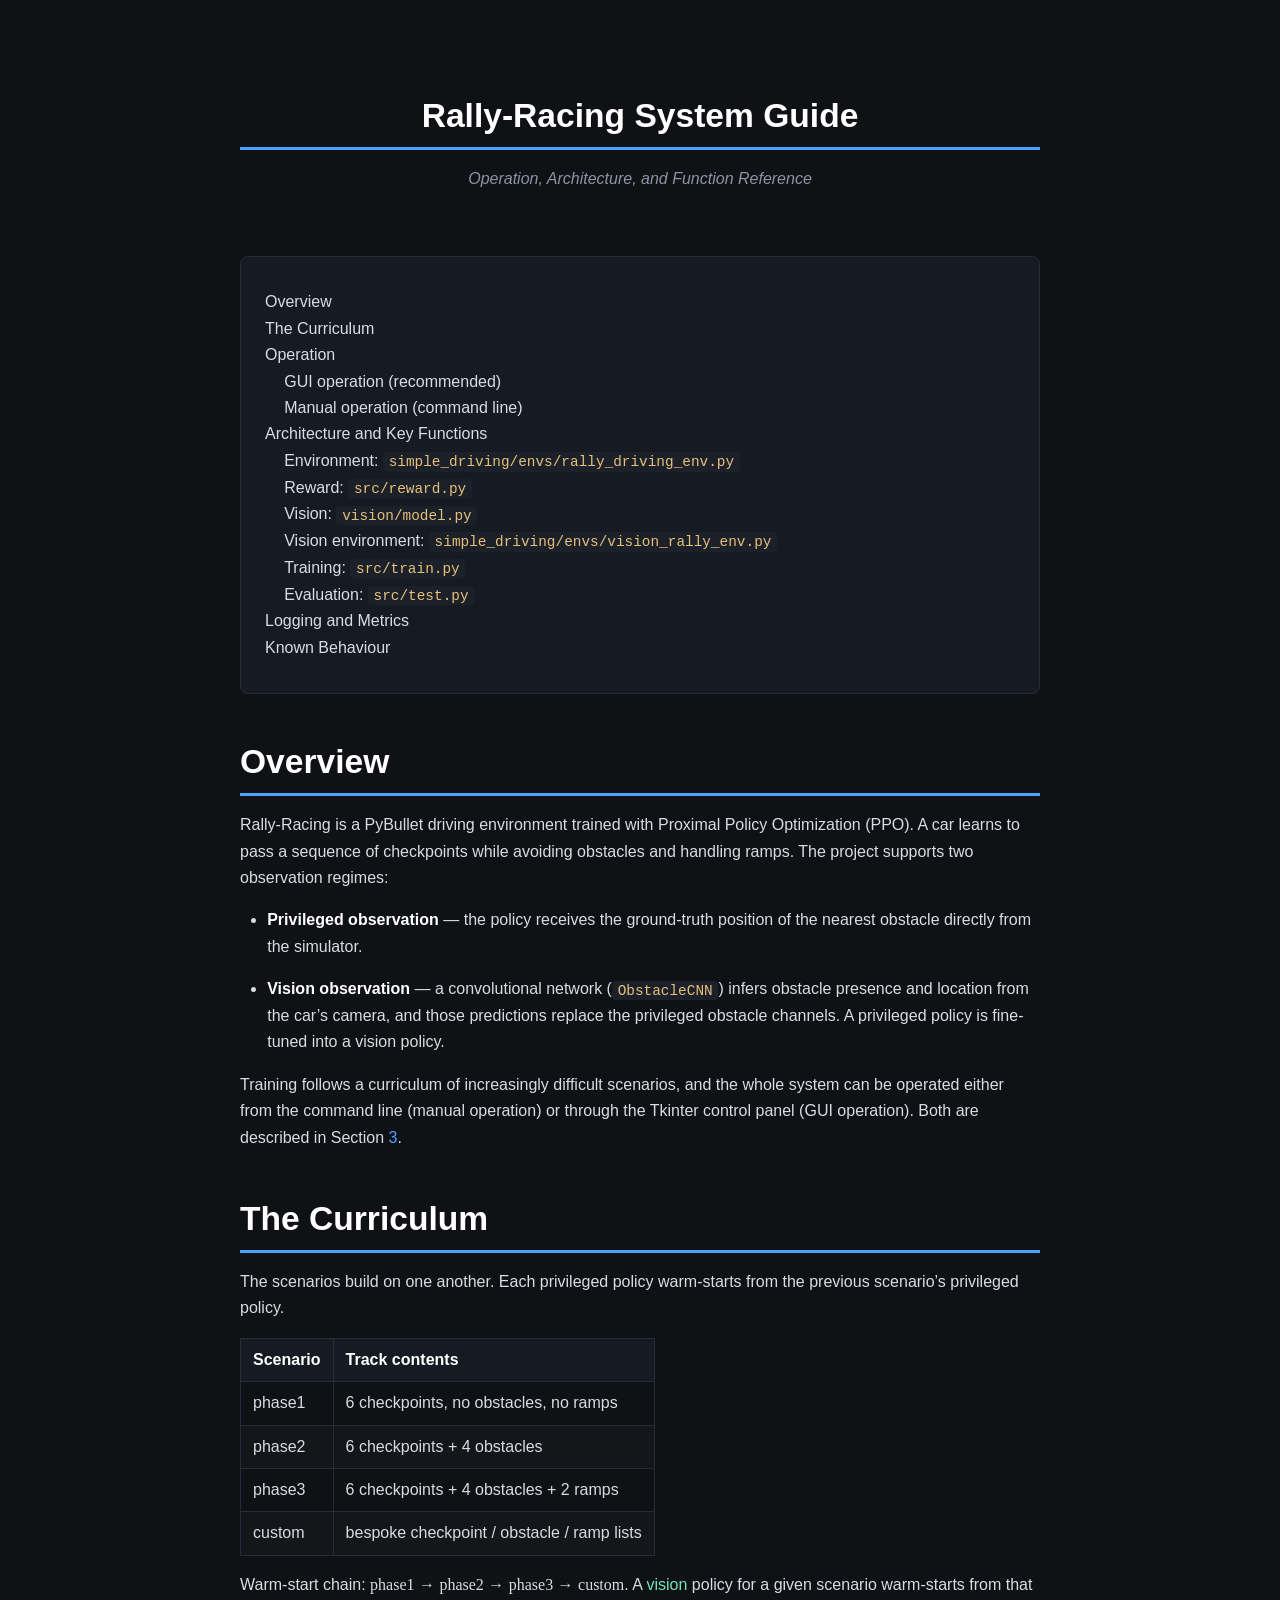
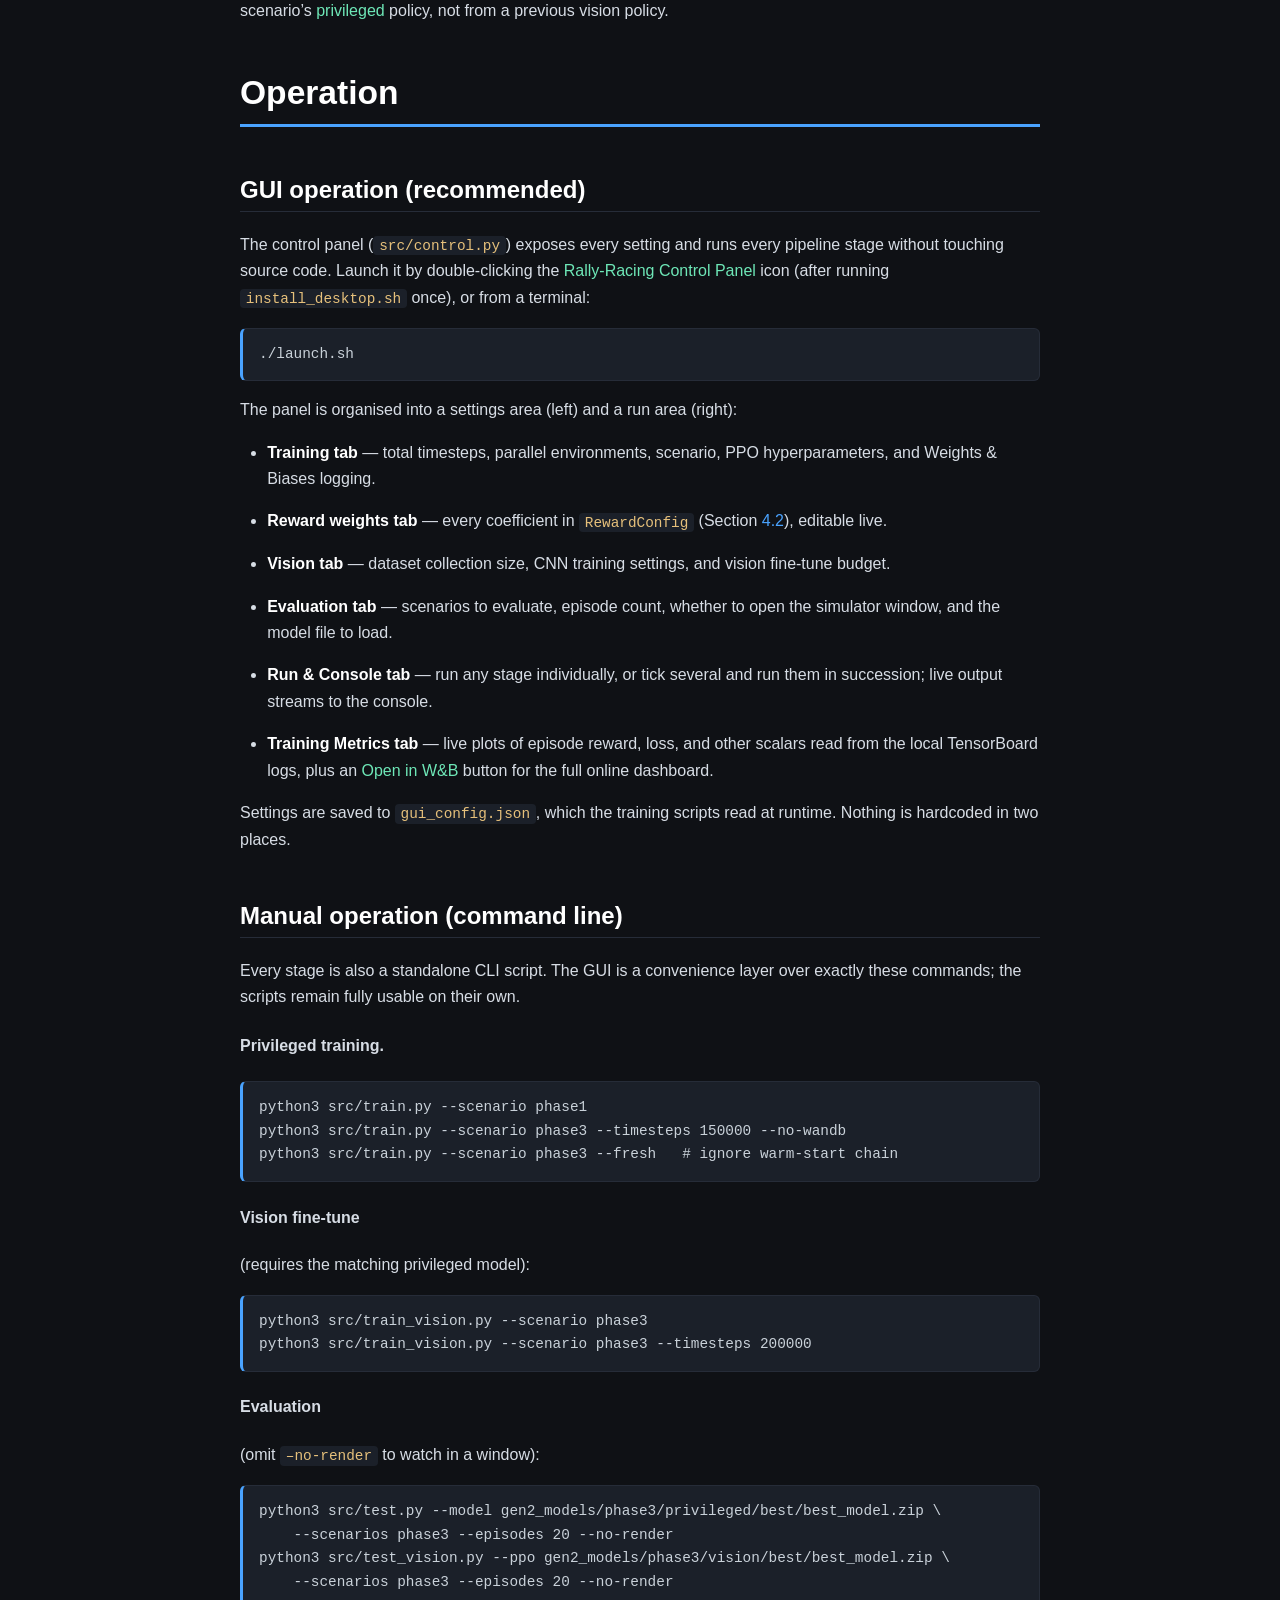
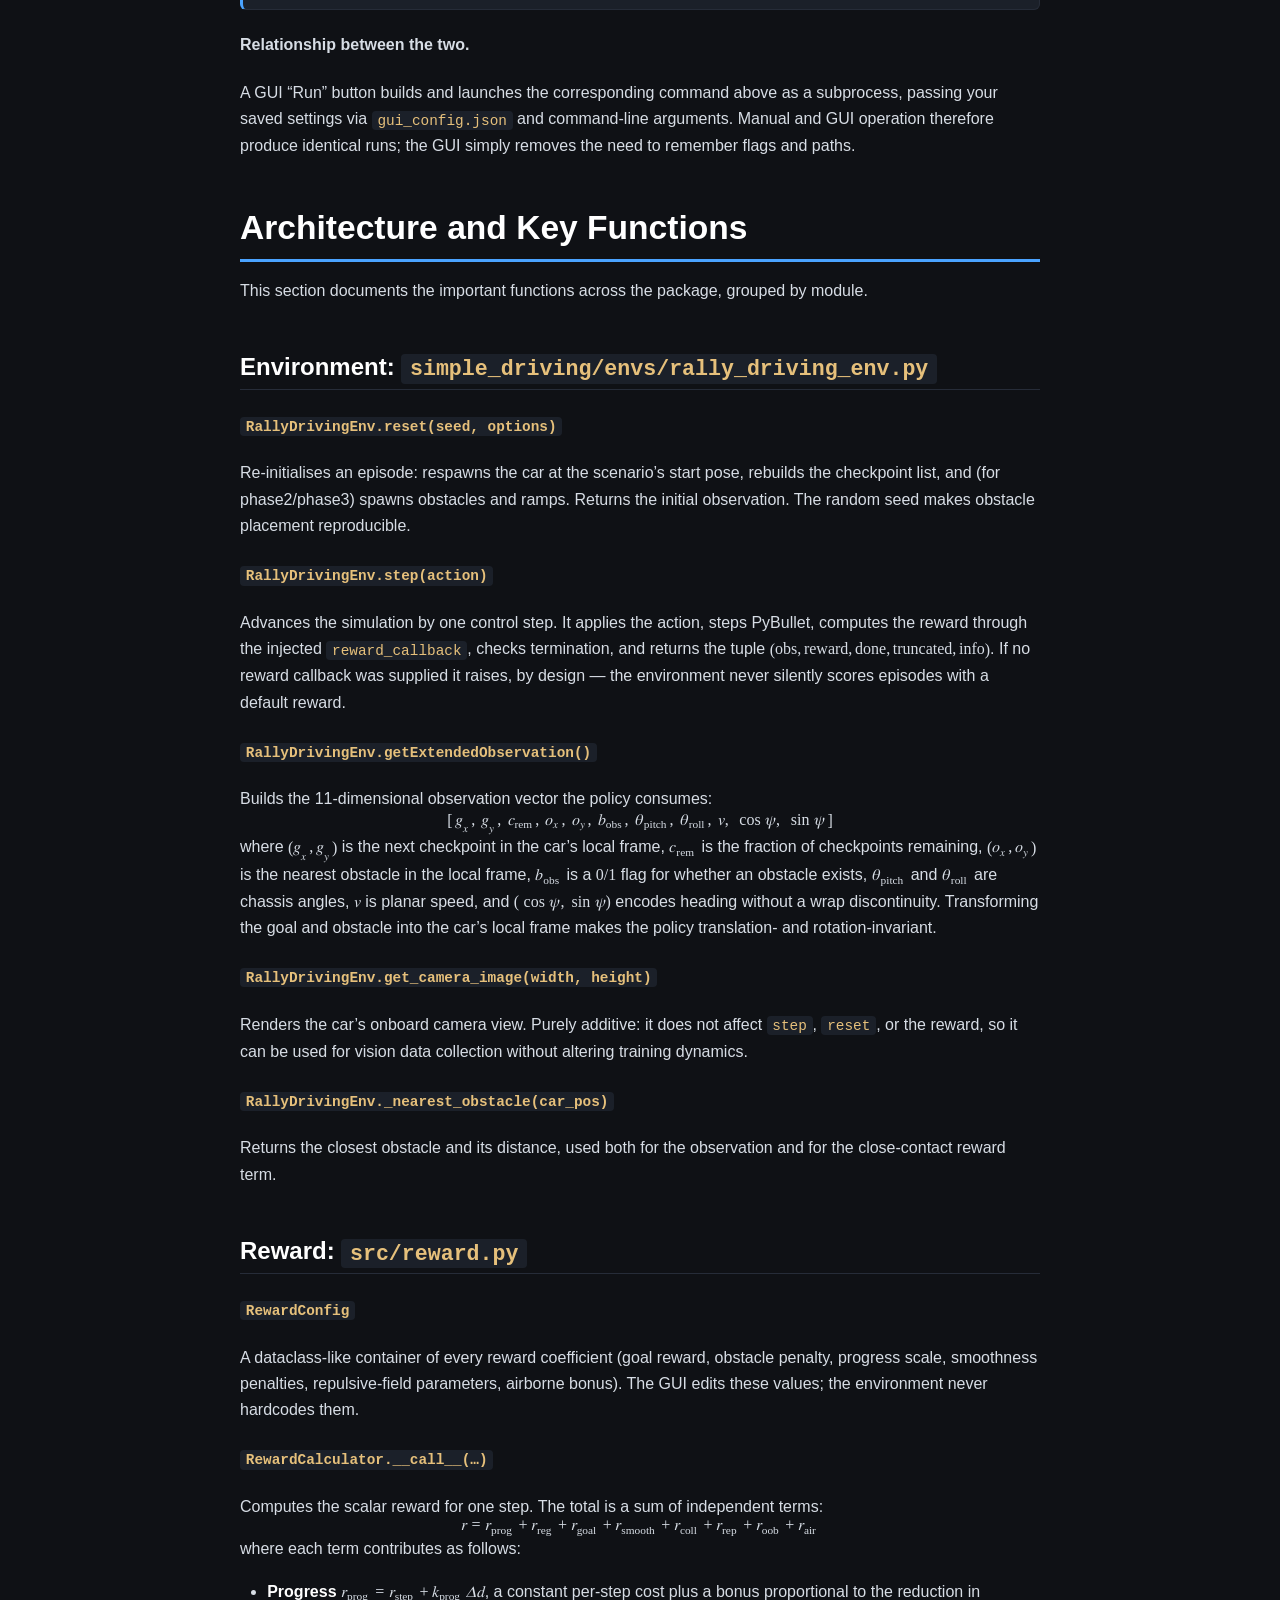
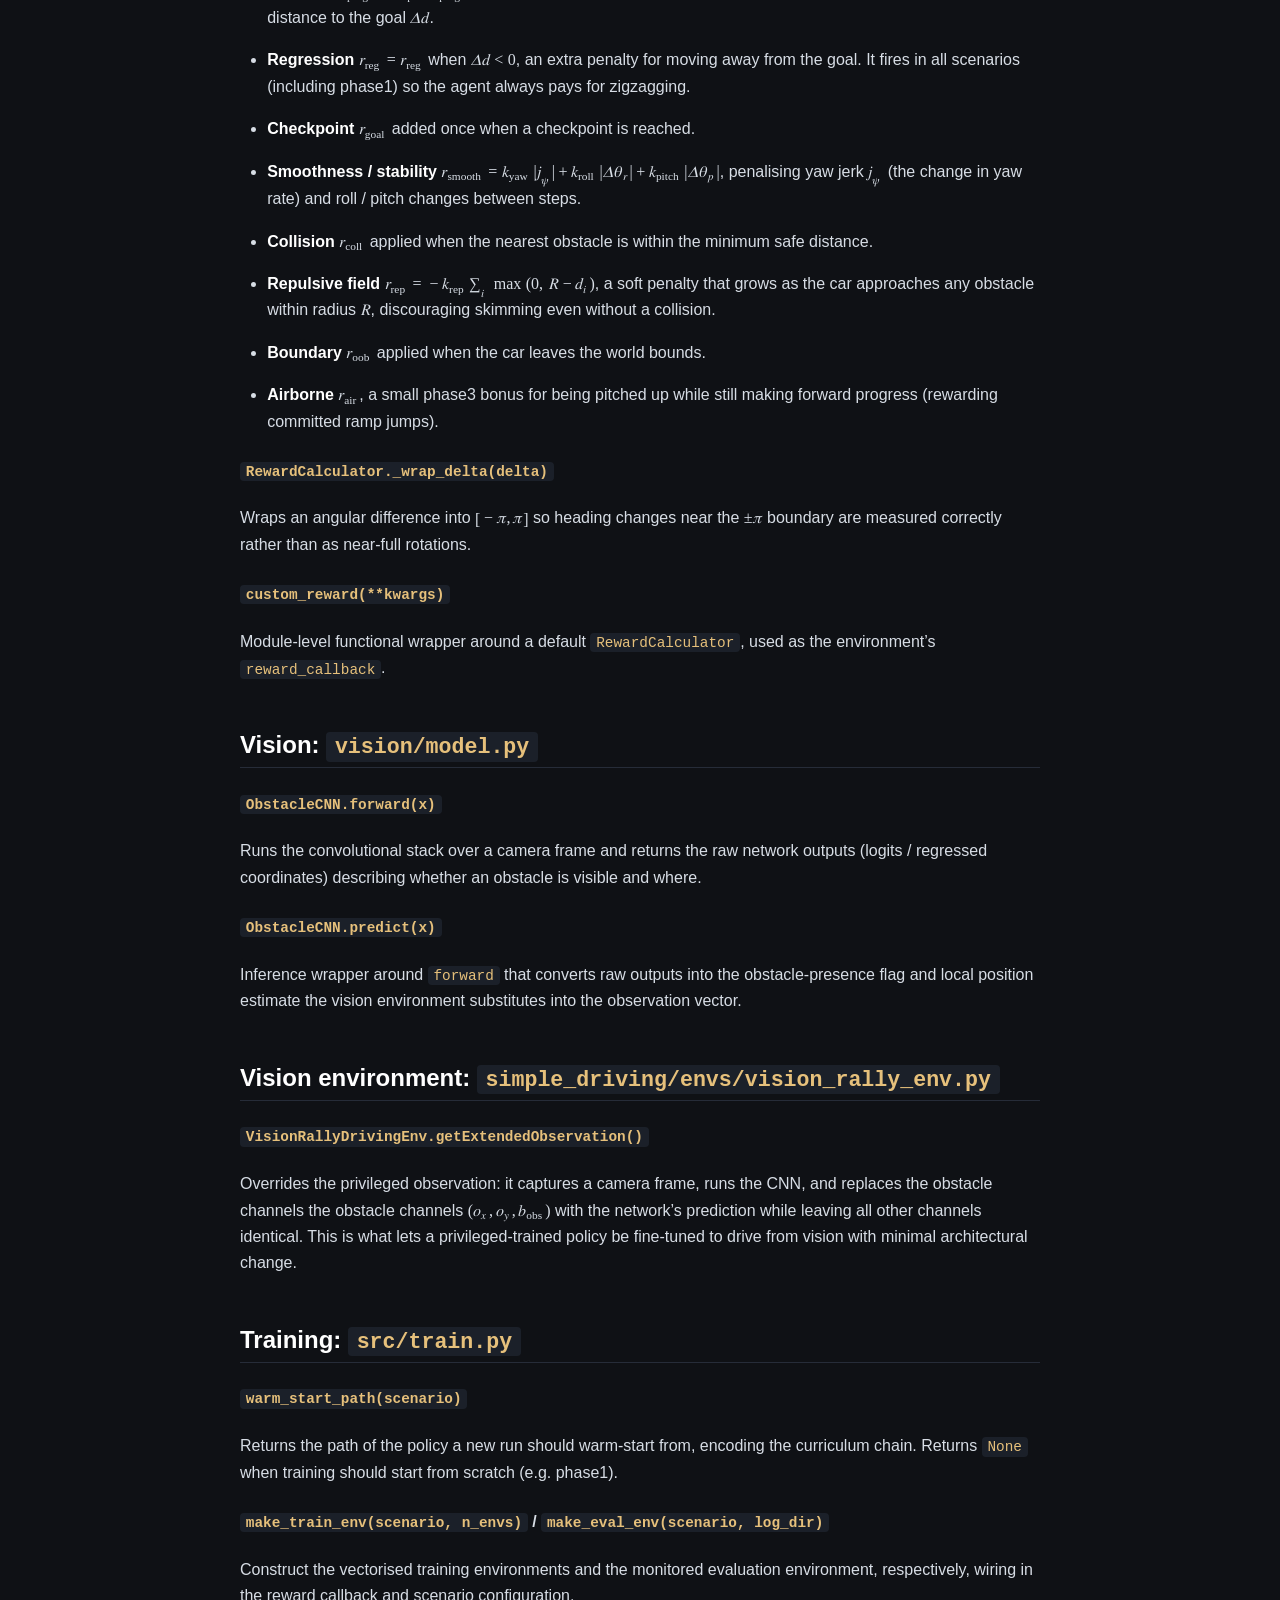
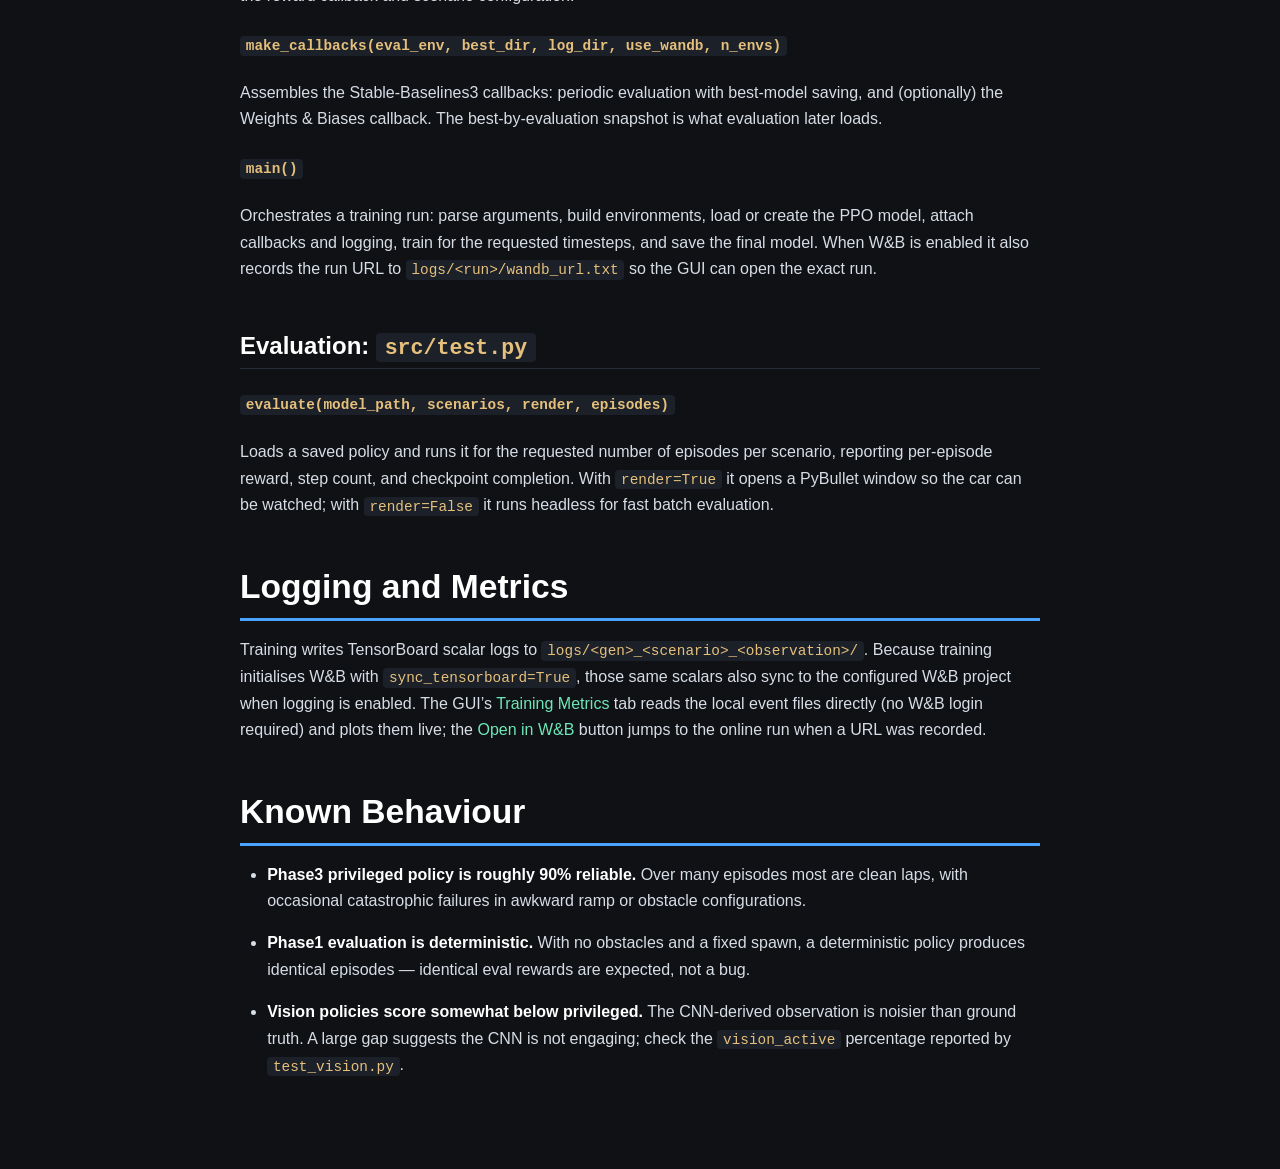
==== docs/system_guide.html @ 64266096 "initial LaTex, Launcher not yet bugtested but 'implemented'" ====
<!DOCTYPE html>
<html xmlns="http://www.w3.org/1999/xhtml" lang="" xml:lang="">
<head>
  <meta charset="utf-8" />
  <meta name="generator" content="pandoc" />
  <meta name="viewport" content="width=device-width, initial-scale=1.0, user-scalable=yes" />
  <meta name="author" content="Operation, Architecture, and Function Reference" />
  <title>Rally-Racing System Guide</title>
  <style>
    html {
      color: #1a1a1a;
      background-color: #fdfdfd;
    }
    body {
      margin: 0 auto;
      max-width: 36em;
      padding-left: 50px;
      padding-right: 50px;
      padding-top: 50px;
      padding-bottom: 50px;
      hyphens: auto;
      overflow-wrap: break-word;
      text-rendering: optimizeLegibility;
      font-kerning: normal;
    }
    @media (max-width: 600px) {
      body {
        font-size: 0.9em;
        padding: 12px;
      }
      h1 {
        font-size: 1.8em;
      }
    }
    @media print {
      html {
        background-color: white;
      }
      body {
        background-color: transparent;
        color: black;
        font-size: 12pt;
      }
      p, h2, h3 {
        orphans: 3;
        widows: 3;
      }
      h2, h3, h4 {
        page-break-after: avoid;
      }
    }
    p {
      margin: 1em 0;
    }
    a {
      color: #1a1a1a;
    }
    a:visited {
      color: #1a1a1a;
    }
    img {
      max-width: 100%;
    }
    h1, h2, h3, h4, h5, h6 {
      margin-top: 1.4em;
    }
    h5, h6 {
      font-size: 1em;
      font-style: italic;
    }
    h6 {
      font-weight: normal;
    }
    ol, ul {
      padding-left: 1.7em;
      margin-top: 1em;
    }
    li > ol, li > ul {
      margin-top: 0;
    }
    blockquote {
      margin: 1em 0 1em 1.7em;
      padding-left: 1em;
      border-left: 2px solid #e6e6e6;
      color: #606060;
    }
    code {
      font-family: Menlo, Monaco, Consolas, 'Lucida Console', monospace;
      font-size: 85%;
      margin: 0;
      hyphens: manual;
    }
    pre {
      margin: 1em 0;
      overflow: auto;
    }
    pre code {
      padding: 0;
      overflow: visible;
      overflow-wrap: normal;
    }
    .sourceCode {
     background-color: transparent;
     overflow: visible;
    }
    hr {
      background-color: #1a1a1a;
      border: none;
      height: 1px;
      margin: 1em 0;
    }
    table {
      margin: 1em 0;
      border-collapse: collapse;
      width: 100%;
      overflow-x: auto;
      display: block;
      font-variant-numeric: lining-nums tabular-nums;
    }
    table caption {
      margin-bottom: 0.75em;
    }
    tbody {
      margin-top: 0.5em;
      border-top: 1px solid #1a1a1a;
      border-bottom: 1px solid #1a1a1a;
    }
    th {
      border-top: 1px solid #1a1a1a;
      padding: 0.25em 0.5em 0.25em 0.5em;
    }
    td {
      padding: 0.125em 0.5em 0.25em 0.5em;
    }
    header {
      margin-bottom: 4em;
      text-align: center;
    }
    #TOC li {
      list-style: none;
    }
    #TOC ul {
      padding-left: 1.3em;
    }
    #TOC > ul {
      padding-left: 0;
    }
    #TOC a:not(:hover) {
      text-decoration: none;
    }
    code{white-space: pre-wrap;}
    span.smallcaps{font-variant: small-caps;}
    div.columns{display: flex; gap: min(4vw, 1.5em);}
    div.column{flex: auto; overflow-x: auto;}
    div.hanging-indent{margin-left: 1.5em; text-indent: -1.5em;}
    /* The extra [class] is a hack that increases specificity enough to
       override a similar rule in reveal.js */
    ul.task-list[class]{list-style: none;}
    ul.task-list li input[type="checkbox"] {
      font-size: inherit;
      width: 0.8em;
      margin: 0 0.8em 0.2em -1.6em;
      vertical-align: middle;
    }
  </style>
<style>
/* system_guide.css — theme for the Rally-Racing HTML system guide */
:root {
  --bg: #0f1115;
  --panel: #161a22;
  --text: #d7dde5;
  --muted: #8b95a4;
  --accent: #4aa3ff;
  --accent-2: #6ee7b7;
  --border: #262c38;
  --code-bg: #1b2029;
}

html { background: var(--bg); color: var(--text); }
body {
  font-family: -apple-system, "Segoe UI", Roboto, Helvetica, Arial, sans-serif;
  line-height: 1.65;
  max-width: 50em;
  margin: 0 auto;
  padding: 48px 32px 96px;
  background: var(--bg);
}

h1, h2, h3 { color: #fff; line-height: 1.25; font-weight: 650; }
h1 {
  font-size: 2.1em; margin-bottom: 0.1em;
  border-bottom: 3px solid var(--accent); padding-bottom: 0.3em;
}
h2 {
  font-size: 1.5em; margin-top: 2em;
  border-bottom: 1px solid var(--border); padding-bottom: 0.25em;
}
h3 { font-size: 1.15em; margin-top: 1.6em; color: var(--accent-2); }
.author { color: var(--muted); font-style: italic; }

a { color: var(--accent); text-decoration: none; }
a:hover { text-decoration: underline; }

p, li { color: var(--text); }
strong { color: #fff; }
em { color: var(--accent-2); font-style: normal; }

code {
  background: var(--code-bg);
  color: #e6c07b;
  padding: 0.12em 0.4em;
  border-radius: 4px;
  font-family: "SF Mono", Menlo, Consolas, monospace;
  font-size: 0.9em;
}
pre {
  background: var(--code-bg);
  border: 1px solid var(--border);
  border-left: 3px solid var(--accent);
  border-radius: 6px;
  padding: 14px 16px;
  overflow-x: auto;
}
pre code { background: none; color: #c9d1d9; padding: 0; }

table { border-collapse: collapse; margin: 1em 0; width: 100%; }
th, td { border: 1px solid var(--border); padding: 8px 12px; text-align: left; }
th { background: var(--panel); color: #fff; }
tr:nth-child(even) td { background: rgba(255,255,255,0.02); }

/* Table of contents */
#TOC, nav#TOC {
  background: var(--panel);
  border: 1px solid var(--border);
  border-radius: 8px;
  padding: 16px 24px;
  margin: 1.5em 0 2.5em;
}
#TOC ul { list-style: none; padding-left: 1.2em; }
#TOC > ul { padding-left: 0; }
#TOC a { color: var(--text); }
#TOC a:hover { color: var(--accent); }

/* MathJax display blocks shouldn't overflow on mobile */
mjx-container { overflow-x: auto; overflow-y: hidden; max-width: 100%; }

blockquote {
  border-left: 3px solid var(--accent-2);
  margin-left: 0; padding-left: 16px; color: var(--muted);
}

</style>
</head>
<body>
<header id="title-block-header">
<h1 class="title">Rally-Racing System Guide</h1>
<p class="author">Operation, Architecture, and Function Reference</p>
</header>
<nav id="TOC" role="doc-toc">
<ul>
<li><a href="#overview" id="toc-overview">Overview</a></li>
<li><a href="#the-curriculum" id="toc-the-curriculum">The
Curriculum</a></li>
<li><a href="#sec:operation" id="toc-sec:operation">Operation</a>
<ul>
<li><a href="#gui-operation-recommended"
id="toc-gui-operation-recommended">GUI operation (recommended)</a></li>
<li><a href="#manual-operation-command-line"
id="toc-manual-operation-command-line">Manual operation (command
line)</a></li>
</ul></li>
<li><a href="#architecture-and-key-functions"
id="toc-architecture-and-key-functions">Architecture and Key
Functions</a>
<ul>
<li><a href="#environment-simple_drivingenvsrally_driving_env.py"
id="toc-environment-simple_drivingenvsrally_driving_env.py">Environment:
<code>simple_driving/envs/rally_driving_env.py</code></a></li>
<li><a href="#sec:reward" id="toc-sec:reward">Reward:
<code>src/reward.py</code></a></li>
<li><a href="#vision-visionmodel.py"
id="toc-vision-visionmodel.py">Vision:
<code>vision/model.py</code></a></li>
<li><a href="#vision-environment-simple_drivingenvsvision_rally_env.py"
id="toc-vision-environment-simple_drivingenvsvision_rally_env.py">Vision
environment:
<code>simple_driving/envs/vision_rally_env.py</code></a></li>
<li><a href="#training-srctrain.py"
id="toc-training-srctrain.py">Training:
<code>src/train.py</code></a></li>
<li><a href="#evaluation-srctest.py"
id="toc-evaluation-srctest.py">Evaluation:
<code>src/test.py</code></a></li>
</ul></li>
<li><a href="#logging-and-metrics" id="toc-logging-and-metrics">Logging
and Metrics</a></li>
<li><a href="#known-behaviour" id="toc-known-behaviour">Known
Behaviour</a></li>
</ul>
</nav>
<h1 id="overview">Overview</h1>
<p>Rally-Racing is a PyBullet driving environment trained with Proximal
Policy Optimization (PPO). A car learns to pass a sequence of
checkpoints while avoiding obstacles and handling ramps. The project
supports two observation regimes:</p>
<ul>
<li><p><strong>Privileged observation</strong> — the policy receives the
ground-truth position of the nearest obstacle directly from the
simulator.</p></li>
<li><p><strong>Vision observation</strong> — a convolutional network
(<code>ObstacleCNN</code>) infers obstacle presence and location from
the car’s camera, and those predictions replace the privileged obstacle
channels. A privileged policy is fine-tuned into a vision
policy.</p></li>
</ul>
<p>Training follows a curriculum of increasingly difficult scenarios,
and the whole system can be operated either from the command line
(manual operation) or through the Tkinter control panel (GUI operation).
Both are described in Section <a href="#sec:operation"
data-reference-type="ref" data-reference="sec:operation">3</a>.</p>
<h1 id="the-curriculum">The Curriculum</h1>
<p>The scenarios build on one another. Each privileged policy
warm-starts from the previous scenario’s privileged policy.</p>
<div class="center">
<table>
<thead>
<tr class="header">
<th style="text-align: left;"><strong>Scenario</strong></th>
<th style="text-align: left;"><strong>Track contents</strong></th>
</tr>
</thead>
<tbody>
<tr class="odd">
<td style="text-align: left;">phase1</td>
<td style="text-align: left;">6 checkpoints, no obstacles, no ramps</td>
</tr>
<tr class="even">
<td style="text-align: left;">phase2</td>
<td style="text-align: left;">6 checkpoints + 4 obstacles</td>
</tr>
<tr class="odd">
<td style="text-align: left;">phase3</td>
<td style="text-align: left;">6 checkpoints + 4 obstacles + 2 ramps</td>
</tr>
<tr class="even">
<td style="text-align: left;">custom</td>
<td style="text-align: left;">bespoke checkpoint / obstacle / ramp
lists</td>
</tr>
</tbody>
</table>
</div>
<p>Warm-start chain:
<math display="inline" xmlns="http://www.w3.org/1998/Math/MathML"><semantics><mrow><mtext mathvariant="normal">phase1</mtext><mo>→</mo><mtext mathvariant="normal">phase2</mtext><mo>→</mo><mtext mathvariant="normal">phase3</mtext><mo>→</mo><mtext mathvariant="normal">custom</mtext></mrow><annotation encoding="application/x-tex">\text{phase1} \rightarrow \text{phase2} \rightarrow
\text{phase3} \rightarrow \text{custom}</annotation></semantics></math>.
A <em>vision</em> policy for a given scenario warm-starts from that
scenario’s <em>privileged</em> policy, not from a previous vision
policy.</p>
<h1 id="sec:operation">Operation</h1>
<h2 id="gui-operation-recommended">GUI operation (recommended)</h2>
<p>The control panel (<code>src/control.py</code>) exposes every setting
and runs every pipeline stage without touching source code. Launch it by
double-clicking the <em>Rally-Racing Control Panel</em> icon (after
running <code>install_desktop.sh</code> once), or from a terminal:</p>
<pre><code>./launch.sh</code></pre>
<p>The panel is organised into a settings area (left) and a run area
(right):</p>
<ul>
<li><p><strong>Training tab</strong> — total timesteps, parallel
environments, scenario, PPO hyperparameters, and Weights &amp; Biases
logging.</p></li>
<li><p><strong>Reward weights tab</strong> — every coefficient in
<code>RewardConfig</code> (Section <a href="#sec:reward"
data-reference-type="ref" data-reference="sec:reward">4.2</a>), editable
live.</p></li>
<li><p><strong>Vision tab</strong> — dataset collection size, CNN
training settings, and vision fine-tune budget.</p></li>
<li><p><strong>Evaluation tab</strong> — scenarios to evaluate, episode
count, whether to open the simulator window, and the model file to
load.</p></li>
<li><p><strong>Run &amp; Console tab</strong> — run any stage
individually, or tick several and run them in succession; live output
streams to the console.</p></li>
<li><p><strong>Training Metrics tab</strong> — live plots of episode
reward, loss, and other scalars read from the local TensorBoard logs,
plus an <em>Open in W&amp;B</em> button for the full online
dashboard.</p></li>
</ul>
<p>Settings are saved to <code>gui_config.json</code>, which the
training scripts read at runtime. Nothing is hardcoded in two
places.</p>
<h2 id="manual-operation-command-line">Manual operation (command
line)</h2>
<p>Every stage is also a standalone CLI script. The GUI is a convenience
layer over exactly these commands; the scripts remain fully usable on
their own.</p>
<h4 id="privileged-training.">Privileged training.</h4>
<pre><code>python3 src/train.py --scenario phase1
python3 src/train.py --scenario phase3 --timesteps 150000 --no-wandb
python3 src/train.py --scenario phase3 --fresh   # ignore warm-start chain</code></pre>
<h4 id="vision-fine-tune">Vision fine-tune</h4>
<p>(requires the matching privileged model):</p>
<pre><code>python3 src/train_vision.py --scenario phase3
python3 src/train_vision.py --scenario phase3 --timesteps 200000</code></pre>
<h4 id="evaluation">Evaluation</h4>
<p>(omit <code>–no-render</code> to watch in a window):</p>
<pre><code>python3 src/test.py --model gen2_models/phase3/privileged/best/best_model.zip \
    --scenarios phase3 --episodes 20 --no-render
python3 src/test_vision.py --ppo gen2_models/phase3/vision/best/best_model.zip \
    --scenarios phase3 --episodes 20 --no-render</code></pre>
<h4 id="relationship-between-the-two.">Relationship between the
two.</h4>
<p>A GUI “Run” button builds and launches the corresponding command
above as a subprocess, passing your saved settings via
<code>gui_config.json</code> and command-line arguments. Manual and GUI
operation therefore produce identical runs; the GUI simply removes the
need to remember flags and paths.</p>
<h1 id="architecture-and-key-functions">Architecture and Key
Functions</h1>
<p>This section documents the important functions across the package,
grouped by module.</p>
<h2 id="environment-simple_drivingenvsrally_driving_env.py">Environment:
<code>simple_driving/envs/rally_driving_env.py</code></h2>
<h4
id="rallydrivingenv.resetseed-options"><code>RallyDrivingEnv.reset(seed, options)</code></h4>
<p>Re-initialises an episode: respawns the car at the scenario’s start
pose, rebuilds the checkpoint list, and (for phase2/phase3) spawns
obstacles and ramps. Returns the initial observation. The random seed
makes obstacle placement reproducible.</p>
<h4
id="rallydrivingenv.stepaction"><code>RallyDrivingEnv.step(action)</code></h4>
<p>Advances the simulation by one control step. It applies the action,
steps PyBullet, computes the reward through the injected
<code>reward_callback</code>, checks termination, and returns the tuple
<math display="inline" xmlns="http://www.w3.org/1998/Math/MathML"><semantics><mrow><mo stretchy="true" form="prefix">(</mo><mtext mathvariant="normal">obs</mtext><mo>,</mo><mtext mathvariant="normal">reward</mtext><mo>,</mo><mtext mathvariant="normal">done</mtext><mo>,</mo><mtext mathvariant="normal">truncated</mtext><mo>,</mo><mtext mathvariant="normal">info</mtext><mo stretchy="true" form="postfix">)</mo></mrow><annotation encoding="application/x-tex">(\text{obs}, \text{reward}, \text{done}, \text{truncated}, \text{info})</annotation></semantics></math>.
If no reward callback was supplied it raises, by design — the
environment never silently scores episodes with a default reward.</p>
<h4
id="rallydrivingenv.getextendedobservation"><code>RallyDrivingEnv.getExtendedObservation()</code></h4>
<p>Builds the 11-dimensional observation vector the policy consumes:
<math display="block" xmlns="http://www.w3.org/1998/Math/MathML"><semantics><mrow><mo stretchy="true" form="prefix">[</mo><mspace width="0.167em"></mspace><msub><mi>g</mi><mi>x</mi></msub><mo>,</mo><mspace width="0.222em"></mspace><msub><mi>g</mi><mi>y</mi></msub><mo>,</mo><mspace width="0.222em"></mspace><msub><mi>c</mi><mtext mathvariant="normal">rem</mtext></msub><mo>,</mo><mspace width="0.222em"></mspace><msub><mi>o</mi><mi>x</mi></msub><mo>,</mo><mspace width="0.222em"></mspace><msub><mi>o</mi><mi>y</mi></msub><mo>,</mo><mspace width="0.222em"></mspace><msub><mi>b</mi><mtext mathvariant="normal">obs</mtext></msub><mo>,</mo><mspace width="0.222em"></mspace><msub><mi>θ</mi><mtext mathvariant="normal">pitch</mtext></msub><mo>,</mo><mspace width="0.222em"></mspace><msub><mi>θ</mi><mtext mathvariant="normal">roll</mtext></msub><mo>,</mo><mspace width="0.222em"></mspace><mi>v</mi><mo>,</mo><mspace width="0.222em"></mspace><mo>cos</mo><mi>ψ</mi><mo>,</mo><mspace width="0.222em"></mspace><mo>sin</mo><mi>ψ</mi><mspace width="0.167em"></mspace><mo stretchy="true" form="postfix">]</mo></mrow><annotation encoding="application/x-tex">[\, g_x,\ g_y,\ c_{\text{rem}},\ o_x,\ o_y,\ b_{\text{obs}},\
      \theta_{\text{pitch}},\ \theta_{\text{roll}},\ v,\
      \cos\psi,\ \sin\psi \,]</annotation></semantics></math> where
<math display="inline" xmlns="http://www.w3.org/1998/Math/MathML"><semantics><mrow><mo stretchy="true" form="prefix">(</mo><msub><mi>g</mi><mi>x</mi></msub><mo>,</mo><msub><mi>g</mi><mi>y</mi></msub><mo stretchy="true" form="postfix">)</mo></mrow><annotation encoding="application/x-tex">(g_x,g_y)</annotation></semantics></math>
is the next checkpoint in the car’s local frame,
<math display="inline" xmlns="http://www.w3.org/1998/Math/MathML"><semantics><msub><mi>c</mi><mtext mathvariant="normal">rem</mtext></msub><annotation encoding="application/x-tex">c_{\text{rem}}</annotation></semantics></math>
is the fraction of checkpoints remaining,
<math display="inline" xmlns="http://www.w3.org/1998/Math/MathML"><semantics><mrow><mo stretchy="true" form="prefix">(</mo><msub><mi>o</mi><mi>x</mi></msub><mo>,</mo><msub><mi>o</mi><mi>y</mi></msub><mo stretchy="true" form="postfix">)</mo></mrow><annotation encoding="application/x-tex">(o_x,o_y)</annotation></semantics></math>
is the nearest obstacle in the local frame,
<math display="inline" xmlns="http://www.w3.org/1998/Math/MathML"><semantics><msub><mi>b</mi><mtext mathvariant="normal">obs</mtext></msub><annotation encoding="application/x-tex">b_{\text{obs}}</annotation></semantics></math>
is a
<math display="inline" xmlns="http://www.w3.org/1998/Math/MathML"><semantics><mrow><mn>0</mn><mi>/</mi><mn>1</mn></mrow><annotation encoding="application/x-tex">0/1</annotation></semantics></math>
flag for whether an obstacle exists,
<math display="inline" xmlns="http://www.w3.org/1998/Math/MathML"><semantics><msub><mi>θ</mi><mtext mathvariant="normal">pitch</mtext></msub><annotation encoding="application/x-tex">\theta_{\text{pitch}}</annotation></semantics></math>
and
<math display="inline" xmlns="http://www.w3.org/1998/Math/MathML"><semantics><msub><mi>θ</mi><mtext mathvariant="normal">roll</mtext></msub><annotation encoding="application/x-tex">\theta_{\text{roll}}</annotation></semantics></math>
are chassis angles,
<math display="inline" xmlns="http://www.w3.org/1998/Math/MathML"><semantics><mi>v</mi><annotation encoding="application/x-tex">v</annotation></semantics></math>
is planar speed, and
<math display="inline" xmlns="http://www.w3.org/1998/Math/MathML"><semantics><mrow><mo stretchy="true" form="prefix">(</mo><mo>cos</mo><mi>ψ</mi><mo>,</mo><mo>sin</mo><mi>ψ</mi><mo stretchy="true" form="postfix">)</mo></mrow><annotation encoding="application/x-tex">(\cos\psi,\sin\psi)</annotation></semantics></math>
encodes heading without a wrap discontinuity. Transforming the goal and
obstacle into the car’s local frame makes the policy translation- and
rotation-invariant.</p>
<h4
id="rallydrivingenv.get_camera_imagewidth-height"><code>RallyDrivingEnv.get_camera_image(width, height)</code></h4>
<p>Renders the car’s onboard camera view. Purely additive: it does not
affect <code>step</code>, <code>reset</code>, or the reward, so it can
be used for vision data collection without altering training
dynamics.</p>
<h4
id="rallydrivingenv._nearest_obstaclecar_pos"><code>RallyDrivingEnv._nearest_obstacle(car_pos)</code></h4>
<p>Returns the closest obstacle and its distance, used both for the
observation and for the close-contact reward term.</p>
<h2 id="sec:reward">Reward: <code>src/reward.py</code></h2>
<h4 id="rewardconfig"><code>RewardConfig</code></h4>
<p>A dataclass-like container of every reward coefficient (goal reward,
obstacle penalty, progress scale, smoothness penalties, repulsive-field
parameters, airborne bonus). The GUI edits these values; the environment
never hardcodes them.</p>
<h4
id="rewardcalculator.__call__"><code>RewardCalculator.__call__(…)</code></h4>
<p>Computes the scalar reward for one step. The total is a sum of
independent terms:
<math display="block" xmlns="http://www.w3.org/1998/Math/MathML"><semantics><mrow><mi>r</mi><mo>=</mo><msub><mi>r</mi><mtext mathvariant="normal">prog</mtext></msub><mo>+</mo><msub><mi>r</mi><mtext mathvariant="normal">reg</mtext></msub><mo>+</mo><msub><mi>r</mi><mtext mathvariant="normal">goal</mtext></msub><mo>+</mo><msub><mi>r</mi><mtext mathvariant="normal">smooth</mtext></msub><mo>+</mo><msub><mi>r</mi><mtext mathvariant="normal">coll</mtext></msub><mo>+</mo><msub><mi>r</mi><mtext mathvariant="normal">rep</mtext></msub><mo>+</mo><msub><mi>r</mi><mtext mathvariant="normal">oob</mtext></msub><mo>+</mo><msub><mi>r</mi><mtext mathvariant="normal">air</mtext></msub></mrow><annotation encoding="application/x-tex">r = r_{\text{prog}} + r_{\text{reg}} + r_{\text{goal}} + r_{\text{smooth}}
  + r_{\text{coll}} + r_{\text{rep}} + r_{\text{oob}} + r_{\text{air}}</annotation></semantics></math>
where each term contributes as follows:</p>
<ul>
<li><p><strong>Progress</strong>
<math display="inline" xmlns="http://www.w3.org/1998/Math/MathML"><semantics><mrow><msub><mi>r</mi><mtext mathvariant="normal">prog</mtext></msub><mo>=</mo><msub><mi>r</mi><mtext mathvariant="normal">step</mtext></msub><mo>+</mo><msub><mi>k</mi><mtext mathvariant="normal">prog</mtext></msub><mspace width="0.167em"></mspace><mi>Δ</mi><mi>d</mi></mrow><annotation encoding="application/x-tex">r_{\text{prog}} = r_{\text{step}} + k_{\text{prog}}\,\Delta d</annotation></semantics></math>,
a constant per-step cost plus a bonus proportional to the reduction in
distance to the goal
<math display="inline" xmlns="http://www.w3.org/1998/Math/MathML"><semantics><mrow><mi>Δ</mi><mi>d</mi></mrow><annotation encoding="application/x-tex">\Delta d</annotation></semantics></math>.</p></li>
<li><p><strong>Regression</strong>
<math display="inline" xmlns="http://www.w3.org/1998/Math/MathML"><semantics><mrow><msub><mi>r</mi><mtext mathvariant="normal">reg</mtext></msub><mo>=</mo><msub><mi>r</mi><mtext mathvariant="normal">reg</mtext></msub></mrow><annotation encoding="application/x-tex">r_{\text{reg}} = r_{\text{reg}}</annotation></semantics></math>
when
<math display="inline" xmlns="http://www.w3.org/1998/Math/MathML"><semantics><mrow><mi>Δ</mi><mi>d</mi><mo>&lt;</mo><mn>0</mn></mrow><annotation encoding="application/x-tex">\Delta d &lt; 0</annotation></semantics></math>,
an extra penalty for moving away from the goal. It fires in all
scenarios (including phase1) so the agent always pays for
zigzagging.</p></li>
<li><p><strong>Checkpoint</strong>
<math display="inline" xmlns="http://www.w3.org/1998/Math/MathML"><semantics><msub><mi>r</mi><mtext mathvariant="normal">goal</mtext></msub><annotation encoding="application/x-tex">r_{\text{goal}}</annotation></semantics></math>
added once when a checkpoint is reached.</p></li>
<li><p><strong>Smoothness / stability</strong>
<math display="inline" xmlns="http://www.w3.org/1998/Math/MathML"><semantics><mrow><msub><mi>r</mi><mtext mathvariant="normal">smooth</mtext></msub><mo>=</mo><msub><mi>k</mi><mtext mathvariant="normal">yaw</mtext></msub><mspace width="0.167em"></mspace><mrow><mo stretchy="true" form="prefix">|</mo><msub><mi>j</mi><mi>ψ</mi></msub><mo stretchy="true" form="postfix">|</mo></mrow><mo>+</mo><msub><mi>k</mi><mtext mathvariant="normal">roll</mtext></msub><mspace width="0.167em"></mspace><mrow><mo stretchy="true" form="prefix">|</mo><mi>Δ</mi><msub><mi>θ</mi><mi>r</mi></msub><mo stretchy="true" form="postfix">|</mo></mrow><mo>+</mo><msub><mi>k</mi><mtext mathvariant="normal">pitch</mtext></msub><mspace width="0.167em"></mspace><mrow><mo stretchy="true" form="prefix">|</mo><mi>Δ</mi><msub><mi>θ</mi><mi>p</mi></msub><mo stretchy="true" form="postfix">|</mo></mrow></mrow><annotation encoding="application/x-tex">r_{\text{smooth}} = k_{\text{yaw}}\,|j_\psi|
         + k_{\text{roll}}\,|\Delta\theta_r| + k_{\text{pitch}}\,|\Delta\theta_p|</annotation></semantics></math>,
penalising yaw jerk
<math display="inline" xmlns="http://www.w3.org/1998/Math/MathML"><semantics><msub><mi>j</mi><mi>ψ</mi></msub><annotation encoding="application/x-tex">j_\psi</annotation></semantics></math>
(the change in yaw rate) and roll / pitch changes between
steps.</p></li>
<li><p><strong>Collision</strong>
<math display="inline" xmlns="http://www.w3.org/1998/Math/MathML"><semantics><msub><mi>r</mi><mtext mathvariant="normal">coll</mtext></msub><annotation encoding="application/x-tex">r_{\text{coll}}</annotation></semantics></math>
applied when the nearest obstacle is within the minimum safe
distance.</p></li>
<li><p><strong>Repulsive field</strong>
<math display="inline" xmlns="http://www.w3.org/1998/Math/MathML"><semantics><mrow><msub><mi>r</mi><mtext mathvariant="normal">rep</mtext></msub><mo>=</mo><mo>−</mo><msub><mi>k</mi><mtext mathvariant="normal">rep</mtext></msub><msub><mo>∑</mo><mi>i</mi></msub><mo>max</mo><mrow><mo stretchy="true" form="prefix">(</mo><mn>0</mn><mo>,</mo><mspace width="0.222em"></mspace><mi>R</mi><mo>−</mo><msub><mi>d</mi><mi>i</mi></msub><mo stretchy="true" form="postfix">)</mo></mrow></mrow><annotation encoding="application/x-tex">r_{\text{rep}} = -k_{\text{rep}} \sum_i \max(0,\ R - d_i)</annotation></semantics></math>,
a soft penalty that grows as the car approaches any obstacle within
radius
<math display="inline" xmlns="http://www.w3.org/1998/Math/MathML"><semantics><mi>R</mi><annotation encoding="application/x-tex">R</annotation></semantics></math>,
discouraging skimming even without a collision.</p></li>
<li><p><strong>Boundary</strong>
<math display="inline" xmlns="http://www.w3.org/1998/Math/MathML"><semantics><msub><mi>r</mi><mtext mathvariant="normal">oob</mtext></msub><annotation encoding="application/x-tex">r_{\text{oob}}</annotation></semantics></math>
applied when the car leaves the world bounds.</p></li>
<li><p><strong>Airborne</strong>
<math display="inline" xmlns="http://www.w3.org/1998/Math/MathML"><semantics><msub><mi>r</mi><mtext mathvariant="normal">air</mtext></msub><annotation encoding="application/x-tex">r_{\text{air}}</annotation></semantics></math>,
a small phase3 bonus for being pitched up while still making forward
progress (rewarding committed ramp jumps).</p></li>
</ul>
<h4
id="rewardcalculator._wrap_deltadelta"><code>RewardCalculator._wrap_delta(delta)</code></h4>
<p>Wraps an angular difference into
<math display="inline" xmlns="http://www.w3.org/1998/Math/MathML"><semantics><mrow><mo stretchy="true" form="prefix">[</mo><mo>−</mo><mi>π</mi><mo>,</mo><mi>π</mi><mo stretchy="true" form="postfix">]</mo></mrow><annotation encoding="application/x-tex">[-\pi, \pi]</annotation></semantics></math>
so heading changes near the
<math display="inline" xmlns="http://www.w3.org/1998/Math/MathML"><semantics><mrow><mo>±</mo><mi>π</mi></mrow><annotation encoding="application/x-tex">\pm\pi</annotation></semantics></math>
boundary are measured correctly rather than as near-full rotations.</p>
<h4 id="custom_rewardkwargs"><code>custom_reward(**kwargs)</code></h4>
<p>Module-level functional wrapper around a default
<code>RewardCalculator</code>, used as the environment’s
<code>reward_callback</code>.</p>
<h2 id="vision-visionmodel.py">Vision: <code>vision/model.py</code></h2>
<h4 id="obstaclecnn.forwardx"><code>ObstacleCNN.forward(x)</code></h4>
<p>Runs the convolutional stack over a camera frame and returns the raw
network outputs (logits / regressed coordinates) describing whether an
obstacle is visible and where.</p>
<h4 id="obstaclecnn.predictx"><code>ObstacleCNN.predict(x)</code></h4>
<p>Inference wrapper around <code>forward</code> that converts raw
outputs into the obstacle-presence flag and local position estimate the
vision environment substitutes into the observation vector.</p>
<h2 id="vision-environment-simple_drivingenvsvision_rally_env.py">Vision
environment: <code>simple_driving/envs/vision_rally_env.py</code></h2>
<h4
id="visionrallydrivingenv.getextendedobservation"><code>VisionRallyDrivingEnv.getExtendedObservation()</code></h4>
<p>Overrides the privileged observation: it captures a camera frame,
runs the CNN, and replaces the obstacle channels the obstacle channels
<math display="inline" xmlns="http://www.w3.org/1998/Math/MathML"><semantics><mrow><mo stretchy="true" form="prefix">(</mo><msub><mi>o</mi><mi>x</mi></msub><mo>,</mo><msub><mi>o</mi><mi>y</mi></msub><mo>,</mo><msub><mi>b</mi><mtext mathvariant="normal">obs</mtext></msub><mo stretchy="true" form="postfix">)</mo></mrow><annotation encoding="application/x-tex">(o_x, o_y, b_{\text{obs}})</annotation></semantics></math>
with the network’s prediction while leaving all other channels
identical. This is what lets a privileged-trained policy be fine-tuned
to drive from vision with minimal architectural change.</p>
<h2 id="training-srctrain.py">Training: <code>src/train.py</code></h2>
<h4
id="warm_start_pathscenario"><code>warm_start_path(scenario)</code></h4>
<p>Returns the path of the policy a new run should warm-start from,
encoding the curriculum chain. Returns <code>None</code> when training
should start from scratch (e.g. phase1).</p>
<h4
id="make_train_envscenario-n_envs-make_eval_envscenario-log_dir"><code>make_train_env(scenario, n_envs)</code>
/ <code>make_eval_env(scenario, log_dir)</code></h4>
<p>Construct the vectorised training environments and the monitored
evaluation environment, respectively, wiring in the reward callback and
scenario configuration.</p>
<h4
id="make_callbackseval_env-best_dir-log_dir-use_wandb-n_envs"><code>make_callbacks(eval_env, best_dir, log_dir, use_wandb, n_envs)</code></h4>
<p>Assembles the Stable-Baselines3 callbacks: periodic evaluation with
best-model saving, and (optionally) the Weights &amp; Biases callback.
The best-by-evaluation snapshot is what evaluation later loads.</p>
<h4 id="main"><code>main()</code></h4>
<p>Orchestrates a training run: parse arguments, build environments,
load or create the PPO model, attach callbacks and logging, train for
the requested timesteps, and save the final model. When W&amp;B is
enabled it also records the run URL to
<code>logs/&lt;run&gt;/wandb_url.txt</code> so the GUI can open the
exact run.</p>
<h2 id="evaluation-srctest.py">Evaluation: <code>src/test.py</code></h2>
<h4
id="evaluatemodel_path-scenarios-render-episodes"><code>evaluate(model_path, scenarios, render, episodes)</code></h4>
<p>Loads a saved policy and runs it for the requested number of episodes
per scenario, reporting per-episode reward, step count, and checkpoint
completion. With <code>render=True</code> it opens a PyBullet window so
the car can be watched; with <code>render=False</code> it runs headless
for fast batch evaluation.</p>
<h1 id="logging-and-metrics">Logging and Metrics</h1>
<p>Training writes TensorBoard scalar logs to
<code>logs/&lt;gen&gt;_&lt;scenario&gt;_&lt;observation&gt;/</code>.
Because training initialises W&amp;B with
<code>sync_tensorboard=True</code>, those same scalars also sync to the
configured W&amp;B project when logging is enabled. The GUI’s
<em>Training Metrics</em> tab reads the local event files directly (no
W&amp;B login required) and plots them live; the <em>Open in
W&amp;B</em> button jumps to the online run when a URL was recorded.</p>
<h1 id="known-behaviour">Known Behaviour</h1>
<ul>
<li><p><strong>Phase3 privileged policy is roughly 90%
reliable.</strong> Over many episodes most are clean laps, with
occasional catastrophic failures in awkward ramp or obstacle
configurations.</p></li>
<li><p><strong>Phase1 evaluation is deterministic.</strong> With no
obstacles and a fixed spawn, a deterministic policy produces identical
episodes — identical eval rewards are expected, not a bug.</p></li>
<li><p><strong>Vision policies score somewhat below privileged.</strong>
The CNN-derived observation is noisier than ground truth. A large gap
suggests the CNN is not engaging; check the <code>vision_active</code>
percentage reported by <code>test_vision.py</code>.</p></li>
</ul>
</body>
</html>
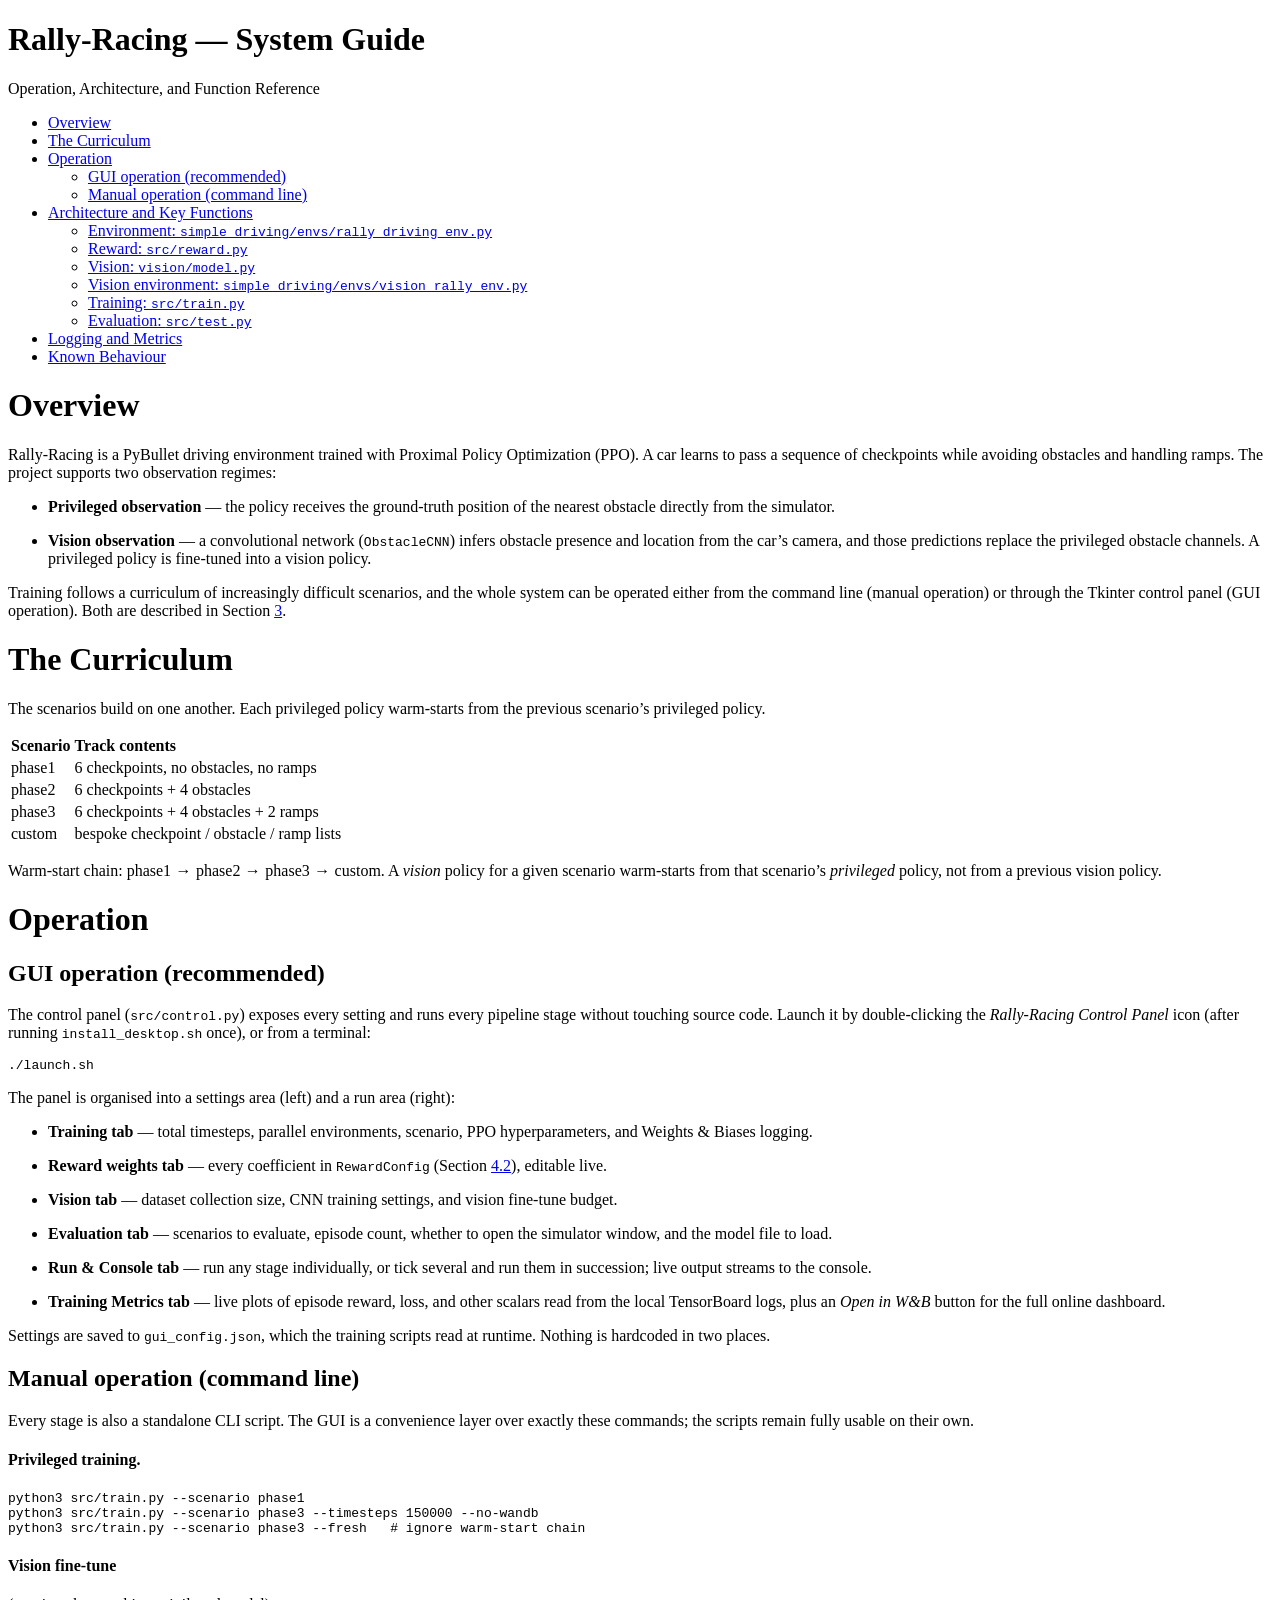
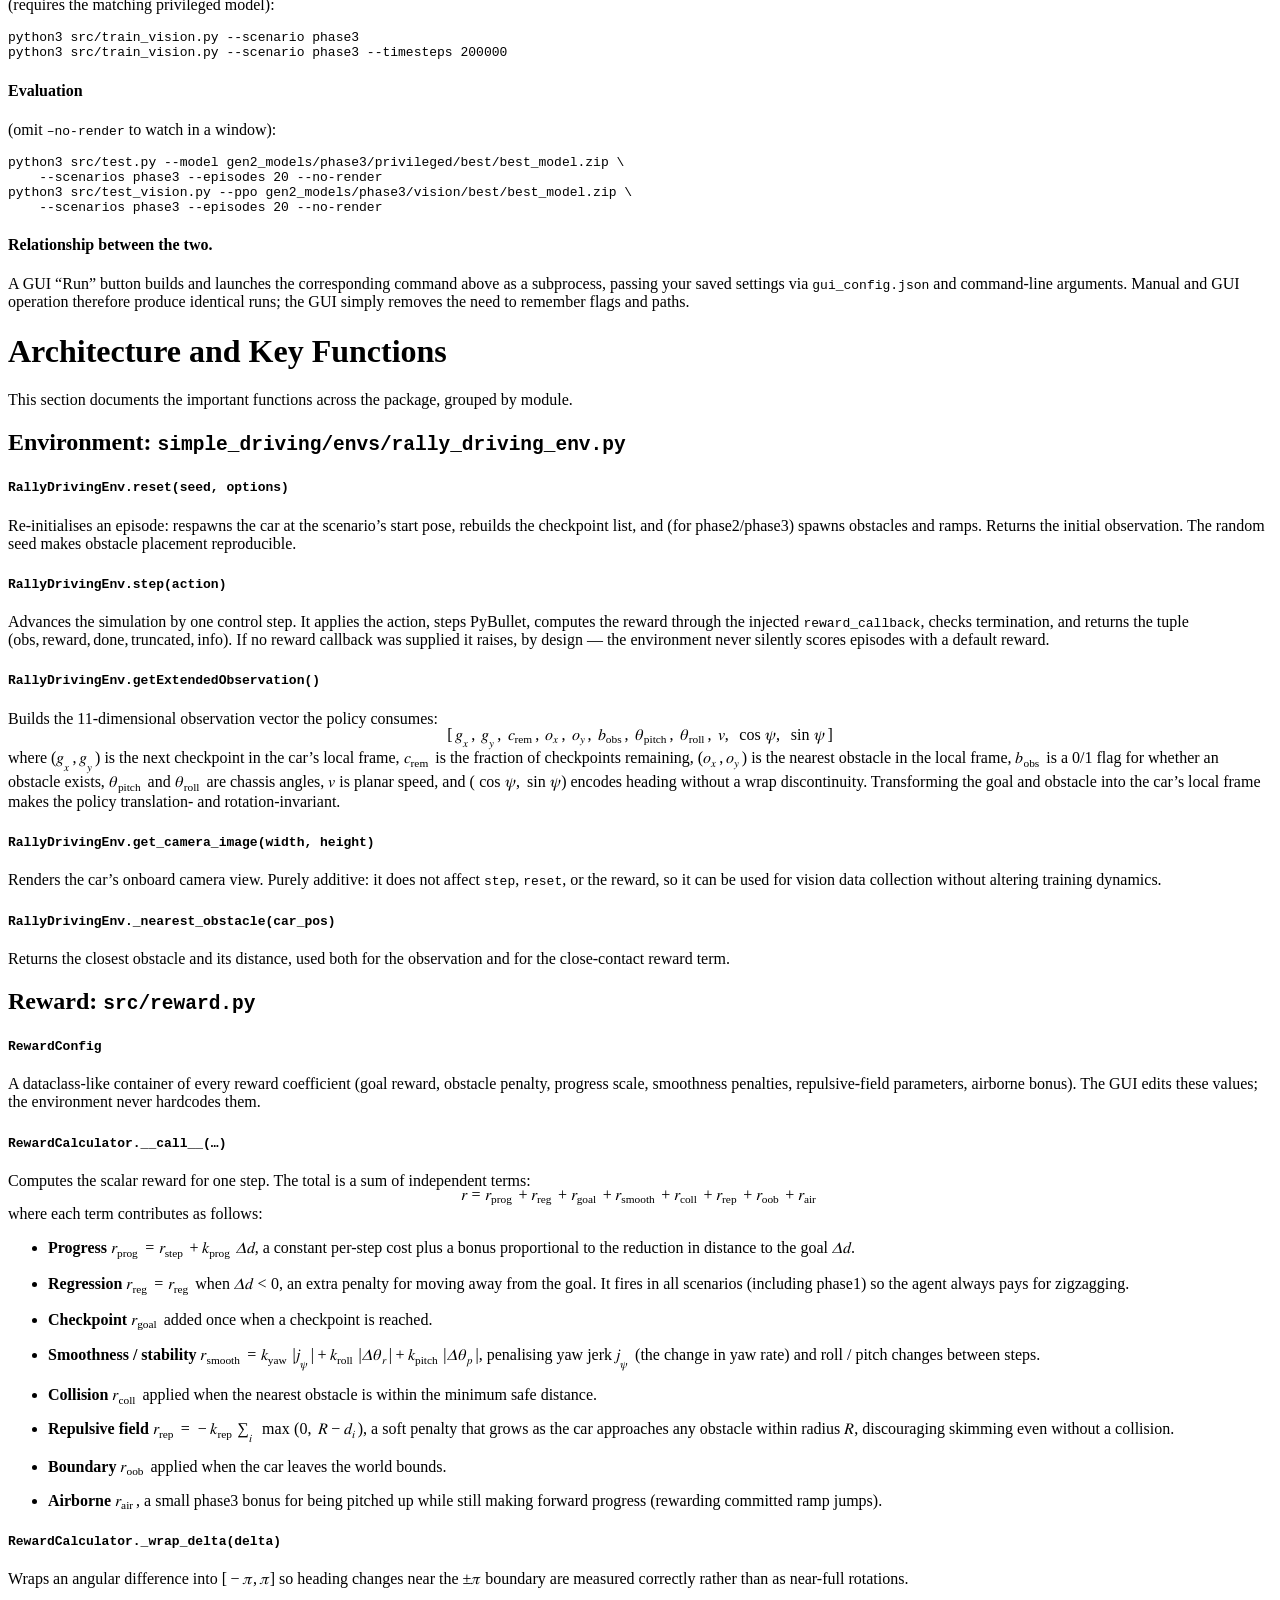
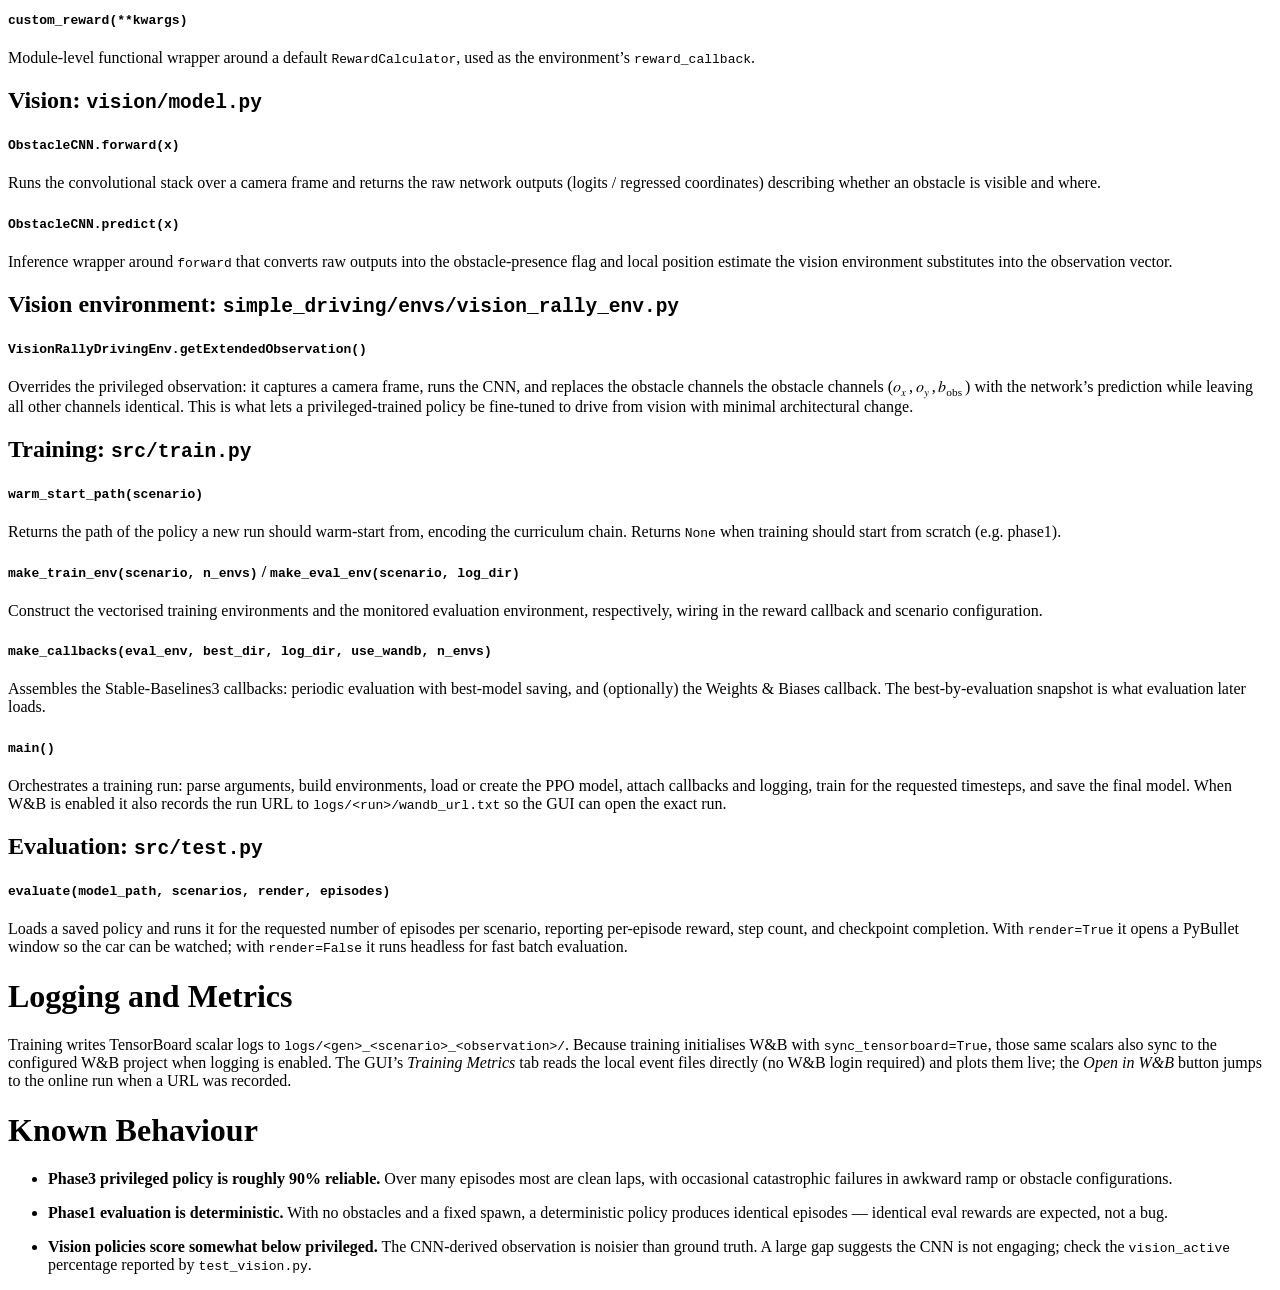
==== commit 68ca5356: "many bugs ;-;" ====
--- a/docs/system_guide.html
+++ b/docs/system_guide.html
@@ -5,323 +5,52 @@
   <meta name="generator" content="pandoc" />
   <meta name="viewport" content="width=device-width, initial-scale=1.0, user-scalable=yes" />
   <meta name="author" content="Operation, Architecture, and Function Reference" />
-  <title>Rally-Racing System Guide</title>
+  <title>Rally-Racing — System Guide</title>
   <style>
-    html {
-      color: #1a1a1a;
-      background-color: #fdfdfd;
-    }
-    body {
-      margin: 0 auto;
-      max-width: 36em;
-      padding-left: 50px;
-      padding-right: 50px;
-      padding-top: 50px;
-      padding-bottom: 50px;
-      hyphens: auto;
-      overflow-wrap: break-word;
-      text-rendering: optimizeLegibility;
-      font-kerning: normal;
-    }
-    @media (max-width: 600px) {
-      body {
-        font-size: 0.9em;
-        padding: 12px;
-      }
-      h1 {
-        font-size: 1.8em;
-      }
-    }
-    @media print {
-      html {
-        background-color: white;
-      }
-      body {
-        background-color: transparent;
-        color: black;
-        font-size: 12pt;
-      }
-      p, h2, h3 {
-        orphans: 3;
-        widows: 3;
-      }
-      h2, h3, h4 {
-        page-break-after: avoid;
-      }
-    }
-    p {
-      margin: 1em 0;
-    }
-    a {
-      color: #1a1a1a;
-    }
-    a:visited {
-      color: #1a1a1a;
-    }
-    img {
-      max-width: 100%;
-    }
-    h1, h2, h3, h4, h5, h6 {
-      margin-top: 1.4em;
-    }
-    h5, h6 {
-      font-size: 1em;
-      font-style: italic;
-    }
-    h6 {
-      font-weight: normal;
-    }
-    ol, ul {
-      padding-left: 1.7em;
-      margin-top: 1em;
-    }
-    li > ol, li > ul {
-      margin-top: 0;
-    }
-    blockquote {
-      margin: 1em 0 1em 1.7em;
-      padding-left: 1em;
-      border-left: 2px solid #e6e6e6;
-      color: #606060;
-    }
-    code {
-      font-family: Menlo, Monaco, Consolas, 'Lucida Console', monospace;
-      font-size: 85%;
-      margin: 0;
-      hyphens: manual;
-    }
-    pre {
-      margin: 1em 0;
-      overflow: auto;
-    }
-    pre code {
-      padding: 0;
-      overflow: visible;
-      overflow-wrap: normal;
-    }
-    .sourceCode {
-     background-color: transparent;
-     overflow: visible;
-    }
-    hr {
-      background-color: #1a1a1a;
-      border: none;
-      height: 1px;
-      margin: 1em 0;
-    }
-    table {
-      margin: 1em 0;
-      border-collapse: collapse;
-      width: 100%;
-      overflow-x: auto;
-      display: block;
-      font-variant-numeric: lining-nums tabular-nums;
-    }
-    table caption {
-      margin-bottom: 0.75em;
-    }
-    tbody {
-      margin-top: 0.5em;
-      border-top: 1px solid #1a1a1a;
-      border-bottom: 1px solid #1a1a1a;
-    }
-    th {
-      border-top: 1px solid #1a1a1a;
-      padding: 0.25em 0.5em 0.25em 0.5em;
-    }
-    td {
-      padding: 0.125em 0.5em 0.25em 0.5em;
-    }
-    header {
-      margin-bottom: 4em;
-      text-align: center;
-    }
-    #TOC li {
-      list-style: none;
-    }
-    #TOC ul {
-      padding-left: 1.3em;
-    }
-    #TOC > ul {
-      padding-left: 0;
-    }
-    #TOC a:not(:hover) {
-      text-decoration: none;
-    }
     code{white-space: pre-wrap;}
     span.smallcaps{font-variant: small-caps;}
-    div.columns{display: flex; gap: min(4vw, 1.5em);}
-    div.column{flex: auto; overflow-x: auto;}
+    span.underline{text-decoration: underline;}
+    div.column{display: inline-block; vertical-align: top; width: 50%;}
     div.hanging-indent{margin-left: 1.5em; text-indent: -1.5em;}
-    /* The extra [class] is a hack that increases specificity enough to
-       override a similar rule in reveal.js */
-    ul.task-list[class]{list-style: none;}
-    ul.task-list li input[type="checkbox"] {
-      font-size: inherit;
-      width: 0.8em;
-      margin: 0 0.8em 0.2em -1.6em;
-      vertical-align: middle;
-    }
+    ul.task-list{list-style: none;}
   </style>
-<style>
-/* system_guide.css — theme for the Rally-Racing HTML system guide */
-:root {
-  --bg: #0f1115;
-  --panel: #161a22;
-  --text: #d7dde5;
-  --muted: #8b95a4;
-  --accent: #4aa3ff;
-  --accent-2: #6ee7b7;
-  --border: #262c38;
-  --code-bg: #1b2029;
-}
-
-html { background: var(--bg); color: var(--text); }
-body {
-  font-family: -apple-system, "Segoe UI", Roboto, Helvetica, Arial, sans-serif;
-  line-height: 1.65;
-  max-width: 50em;
-  margin: 0 auto;
-  padding: 48px 32px 96px;
-  background: var(--bg);
-}
-
-h1, h2, h3 { color: #fff; line-height: 1.25; font-weight: 650; }
-h1 {
-  font-size: 2.1em; margin-bottom: 0.1em;
-  border-bottom: 3px solid var(--accent); padding-bottom: 0.3em;
-}
-h2 {
-  font-size: 1.5em; margin-top: 2em;
-  border-bottom: 1px solid var(--border); padding-bottom: 0.25em;
-}
-h3 { font-size: 1.15em; margin-top: 1.6em; color: var(--accent-2); }
-.author { color: var(--muted); font-style: italic; }
-
-a { color: var(--accent); text-decoration: none; }
-a:hover { text-decoration: underline; }
-
-p, li { color: var(--text); }
-strong { color: #fff; }
-em { color: var(--accent-2); font-style: normal; }
-
-code {
-  background: var(--code-bg);
-  color: #e6c07b;
-  padding: 0.12em 0.4em;
-  border-radius: 4px;
-  font-family: "SF Mono", Menlo, Consolas, monospace;
-  font-size: 0.9em;
-}
-pre {
-  background: var(--code-bg);
-  border: 1px solid var(--border);
-  border-left: 3px solid var(--accent);
-  border-radius: 6px;
-  padding: 14px 16px;
-  overflow-x: auto;
-}
-pre code { background: none; color: #c9d1d9; padding: 0; }
-
-table { border-collapse: collapse; margin: 1em 0; width: 100%; }
-th, td { border: 1px solid var(--border); padding: 8px 12px; text-align: left; }
-th { background: var(--panel); color: #fff; }
-tr:nth-child(even) td { background: rgba(255,255,255,0.02); }
-
-/* Table of contents */
-#TOC, nav#TOC {
-  background: var(--panel);
-  border: 1px solid var(--border);
-  border-radius: 8px;
-  padding: 16px 24px;
-  margin: 1.5em 0 2.5em;
-}
-#TOC ul { list-style: none; padding-left: 1.2em; }
-#TOC > ul { padding-left: 0; }
-#TOC a { color: var(--text); }
-#TOC a:hover { color: var(--accent); }
-
-/* MathJax display blocks shouldn't overflow on mobile */
-mjx-container { overflow-x: auto; overflow-y: hidden; max-width: 100%; }
-
-blockquote {
-  border-left: 3px solid var(--accent-2);
-  margin-left: 0; padding-left: 16px; color: var(--muted);
-}
-
-</style>
 </head>
 <body>
 <header id="title-block-header">
-<h1 class="title">Rally-Racing System Guide</h1>
+<h1 class="title">Rally-Racing — System Guide</h1>
 <p class="author">Operation, Architecture, and Function Reference</p>
 </header>
 <nav id="TOC" role="doc-toc">
 <ul>
-<li><a href="#overview" id="toc-overview">Overview</a></li>
-<li><a href="#the-curriculum" id="toc-the-curriculum">The
-Curriculum</a></li>
-<li><a href="#sec:operation" id="toc-sec:operation">Operation</a>
+<li><a href="#overview">Overview</a></li>
+<li><a href="#the-curriculum">The Curriculum</a></li>
+<li><a href="#sec:operation">Operation</a>
 <ul>
-<li><a href="#gui-operation-recommended"
-id="toc-gui-operation-recommended">GUI operation (recommended)</a></li>
-<li><a href="#manual-operation-command-line"
-id="toc-manual-operation-command-line">Manual operation (command
-line)</a></li>
+<li><a href="#gui-operation-recommended">GUI operation (recommended)</a></li>
+<li><a href="#manual-operation-command-line">Manual operation (command line)</a></li>
 </ul></li>
-<li><a href="#architecture-and-key-functions"
-id="toc-architecture-and-key-functions">Architecture and Key
-Functions</a>
+<li><a href="#architecture-and-key-functions">Architecture and Key Functions</a>
 <ul>
-<li><a href="#environment-simple_drivingenvsrally_driving_env.py"
-id="toc-environment-simple_drivingenvsrally_driving_env.py">Environment:
-<code>simple_driving/envs/rally_driving_env.py</code></a></li>
-<li><a href="#sec:reward" id="toc-sec:reward">Reward:
-<code>src/reward.py</code></a></li>
-<li><a href="#vision-visionmodel.py"
-id="toc-vision-visionmodel.py">Vision:
-<code>vision/model.py</code></a></li>
-<li><a href="#vision-environment-simple_drivingenvsvision_rally_env.py"
-id="toc-vision-environment-simple_drivingenvsvision_rally_env.py">Vision
-environment:
-<code>simple_driving/envs/vision_rally_env.py</code></a></li>
-<li><a href="#training-srctrain.py"
-id="toc-training-srctrain.py">Training:
-<code>src/train.py</code></a></li>
-<li><a href="#evaluation-srctest.py"
-id="toc-evaluation-srctest.py">Evaluation:
-<code>src/test.py</code></a></li>
+<li><a href="#environment-simple_drivingenvsrally_driving_env.py">Environment: <code>simple_driving/envs/rally_driving_env.py</code></a></li>
+<li><a href="#sec:reward">Reward: <code>src/reward.py</code></a></li>
+<li><a href="#vision-visionmodel.py">Vision: <code>vision/model.py</code></a></li>
+<li><a href="#vision-environment-simple_drivingenvsvision_rally_env.py">Vision environment: <code>simple_driving/envs/vision_rally_env.py</code></a></li>
+<li><a href="#training-srctrain.py">Training: <code>src/train.py</code></a></li>
+<li><a href="#evaluation-srctest.py">Evaluation: <code>src/test.py</code></a></li>
 </ul></li>
-<li><a href="#logging-and-metrics" id="toc-logging-and-metrics">Logging
-and Metrics</a></li>
-<li><a href="#known-behaviour" id="toc-known-behaviour">Known
-Behaviour</a></li>
+<li><a href="#logging-and-metrics">Logging and Metrics</a></li>
+<li><a href="#known-behaviour">Known Behaviour</a></li>
 </ul>
 </nav>
 <h1 id="overview">Overview</h1>
-<p>Rally-Racing is a PyBullet driving environment trained with Proximal
-Policy Optimization (PPO). A car learns to pass a sequence of
-checkpoints while avoiding obstacles and handling ramps. The project
-supports two observation regimes:</p>
+<p>Rally-Racing is a PyBullet driving environment trained with Proximal Policy Optimization (PPO). A car learns to pass a sequence of checkpoints while avoiding obstacles and handling ramps. The project supports two observation regimes:</p>
 <ul>
-<li><p><strong>Privileged observation</strong> — the policy receives the
-ground-truth position of the nearest obstacle directly from the
-simulator.</p></li>
-<li><p><strong>Vision observation</strong> — a convolutional network
-(<code>ObstacleCNN</code>) infers obstacle presence and location from
-the car’s camera, and those predictions replace the privileged obstacle
-channels. A privileged policy is fine-tuned into a vision
-policy.</p></li>
+<li><p><strong>Privileged observation</strong> — the policy receives the ground-truth position of the nearest obstacle directly from the simulator.</p></li>
+<li><p><strong>Vision observation</strong> — a convolutional network (<code>ObstacleCNN</code>) infers obstacle presence and location from the car’s camera, and those predictions replace the privileged obstacle channels. A privileged policy is fine-tuned into a vision policy.</p></li>
 </ul>
-<p>Training follows a curriculum of increasingly difficult scenarios,
-and the whole system can be operated either from the command line
-(manual operation) or through the Tkinter control panel (GUI operation).
-Both are described in Section <a href="#sec:operation"
-data-reference-type="ref" data-reference="sec:operation">3</a>.</p>
+<p>Training follows a curriculum of increasingly difficult scenarios, and the whole system can be operated either from the command line (manual operation) or through the Tkinter control panel (GUI operation). Both are described in Section <a href="#sec:operation" data-reference-type="ref" data-reference="sec:operation">3</a>.</p>
 <h1 id="the-curriculum">The Curriculum</h1>
-<p>The scenarios build on one another. Each privileged policy
-warm-starts from the previous scenario’s privileged policy.</p>
-<div class="center">
+<p>The scenarios build on one another. Each privileged policy warm-starts from the previous scenario’s privileged policy.</p>
 <table>
 <thead>
 <tr class="header">
@@ -344,56 +73,28 @@
 </tr>
 <tr class="even">
 <td style="text-align: left;">custom</td>
-<td style="text-align: left;">bespoke checkpoint / obstacle / ramp
-lists</td>
+<td style="text-align: left;">bespoke checkpoint / obstacle / ramp lists</td>
 </tr>
 </tbody>
 </table>
-</div>
-<p>Warm-start chain:
-<math display="inline" xmlns="http://www.w3.org/1998/Math/MathML"><semantics><mrow><mtext mathvariant="normal">phase1</mtext><mo>→</mo><mtext mathvariant="normal">phase2</mtext><mo>→</mo><mtext mathvariant="normal">phase3</mtext><mo>→</mo><mtext mathvariant="normal">custom</mtext></mrow><annotation encoding="application/x-tex">\text{phase1} \rightarrow \text{phase2} \rightarrow
-\text{phase3} \rightarrow \text{custom}</annotation></semantics></math>.
-A <em>vision</em> policy for a given scenario warm-starts from that
-scenario’s <em>privileged</em> policy, not from a previous vision
-policy.</p>
+<p>Warm-start chain: <math display="inline" xmlns="http://www.w3.org/1998/Math/MathML"><semantics><mrow><mtext mathvariant="normal">phase1</mtext><mo>→</mo><mtext mathvariant="normal">phase2</mtext><mo>→</mo><mtext mathvariant="normal">phase3</mtext><mo>→</mo><mtext mathvariant="normal">custom</mtext></mrow><annotation encoding="application/x-tex">\text{phase1} \rightarrow \text{phase2} \rightarrow
+\text{phase3} \rightarrow \text{custom}</annotation></semantics></math>. A <em>vision</em> policy for a given scenario warm-starts from that scenario’s <em>privileged</em> policy, not from a previous vision policy.</p>
 <h1 id="sec:operation">Operation</h1>
 <h2 id="gui-operation-recommended">GUI operation (recommended)</h2>
-<p>The control panel (<code>src/control.py</code>) exposes every setting
-and runs every pipeline stage without touching source code. Launch it by
-double-clicking the <em>Rally-Racing Control Panel</em> icon (after
-running <code>install_desktop.sh</code> once), or from a terminal:</p>
+<p>The control panel (<code>src/control.py</code>) exposes every setting and runs every pipeline stage without touching source code. Launch it by double-clicking the <em>Rally-Racing Control Panel</em> icon (after running <code>install_desktop.sh</code> once), or from a terminal:</p>
 <pre><code>./launch.sh</code></pre>
-<p>The panel is organised into a settings area (left) and a run area
-(right):</p>
+<p>The panel is organised into a settings area (left) and a run area (right):</p>
 <ul>
-<li><p><strong>Training tab</strong> — total timesteps, parallel
-environments, scenario, PPO hyperparameters, and Weights &amp; Biases
-logging.</p></li>
-<li><p><strong>Reward weights tab</strong> — every coefficient in
-<code>RewardConfig</code> (Section <a href="#sec:reward"
-data-reference-type="ref" data-reference="sec:reward">4.2</a>), editable
-live.</p></li>
-<li><p><strong>Vision tab</strong> — dataset collection size, CNN
-training settings, and vision fine-tune budget.</p></li>
-<li><p><strong>Evaluation tab</strong> — scenarios to evaluate, episode
-count, whether to open the simulator window, and the model file to
-load.</p></li>
-<li><p><strong>Run &amp; Console tab</strong> — run any stage
-individually, or tick several and run them in succession; live output
-streams to the console.</p></li>
-<li><p><strong>Training Metrics tab</strong> — live plots of episode
-reward, loss, and other scalars read from the local TensorBoard logs,
-plus an <em>Open in W&amp;B</em> button for the full online
-dashboard.</p></li>
+<li><p><strong>Training tab</strong> — total timesteps, parallel environments, scenario, PPO hyperparameters, and Weights &amp; Biases logging.</p></li>
+<li><p><strong>Reward weights tab</strong> — every coefficient in <code>RewardConfig</code> (Section <a href="#sec:reward" data-reference-type="ref" data-reference="sec:reward">4.2</a>), editable live.</p></li>
+<li><p><strong>Vision tab</strong> — dataset collection size, CNN training settings, and vision fine-tune budget.</p></li>
+<li><p><strong>Evaluation tab</strong> — scenarios to evaluate, episode count, whether to open the simulator window, and the model file to load.</p></li>
+<li><p><strong>Run &amp; Console tab</strong> — run any stage individually, or tick several and run them in succession; live output streams to the console.</p></li>
+<li><p><strong>Training Metrics tab</strong> — live plots of episode reward, loss, and other scalars read from the local TensorBoard logs, plus an <em>Open in W&amp;B</em> button for the full online dashboard.</p></li>
 </ul>
-<p>Settings are saved to <code>gui_config.json</code>, which the
-training scripts read at runtime. Nothing is hardcoded in two
-places.</p>
-<h2 id="manual-operation-command-line">Manual operation (command
-line)</h2>
-<p>Every stage is also a standalone CLI script. The GUI is a convenience
-layer over exactly these commands; the scripts remain fully usable on
-their own.</p>
+<p>Settings are saved to <code>gui_config.json</code>, which the training scripts read at runtime. Nothing is hardcoded in two places.</p>
+<h2 id="manual-operation-command-line">Manual operation (command line)</h2>
+<p>Every stage is also a standalone CLI script. The GUI is a convenience layer over exactly these commands; the scripts remain fully usable on their own.</p>
 <h4 id="privileged-training.">Privileged training.</h4>
 <pre><code>python3 src/train.py --scenario phase1
 python3 src/train.py --scenario phase3 --timesteps 150000 --no-wandb
@@ -408,207 +109,71 @@
     --scenarios phase3 --episodes 20 --no-render
 python3 src/test_vision.py --ppo gen2_models/phase3/vision/best/best_model.zip \
     --scenarios phase3 --episodes 20 --no-render</code></pre>
-<h4 id="relationship-between-the-two.">Relationship between the
-two.</h4>
-<p>A GUI “Run” button builds and launches the corresponding command
-above as a subprocess, passing your saved settings via
-<code>gui_config.json</code> and command-line arguments. Manual and GUI
-operation therefore produce identical runs; the GUI simply removes the
-need to remember flags and paths.</p>
-<h1 id="architecture-and-key-functions">Architecture and Key
-Functions</h1>
-<p>This section documents the important functions across the package,
-grouped by module.</p>
-<h2 id="environment-simple_drivingenvsrally_driving_env.py">Environment:
-<code>simple_driving/envs/rally_driving_env.py</code></h2>
-<h4
-id="rallydrivingenv.resetseed-options"><code>RallyDrivingEnv.reset(seed, options)</code></h4>
-<p>Re-initialises an episode: respawns the car at the scenario’s start
-pose, rebuilds the checkpoint list, and (for phase2/phase3) spawns
-obstacles and ramps. Returns the initial observation. The random seed
-makes obstacle placement reproducible.</p>
-<h4
-id="rallydrivingenv.stepaction"><code>RallyDrivingEnv.step(action)</code></h4>
-<p>Advances the simulation by one control step. It applies the action,
-steps PyBullet, computes the reward through the injected
-<code>reward_callback</code>, checks termination, and returns the tuple
-<math display="inline" xmlns="http://www.w3.org/1998/Math/MathML"><semantics><mrow><mo stretchy="true" form="prefix">(</mo><mtext mathvariant="normal">obs</mtext><mo>,</mo><mtext mathvariant="normal">reward</mtext><mo>,</mo><mtext mathvariant="normal">done</mtext><mo>,</mo><mtext mathvariant="normal">truncated</mtext><mo>,</mo><mtext mathvariant="normal">info</mtext><mo stretchy="true" form="postfix">)</mo></mrow><annotation encoding="application/x-tex">(\text{obs}, \text{reward}, \text{done}, \text{truncated}, \text{info})</annotation></semantics></math>.
-If no reward callback was supplied it raises, by design — the
-environment never silently scores episodes with a default reward.</p>
-<h4
-id="rallydrivingenv.getextendedobservation"><code>RallyDrivingEnv.getExtendedObservation()</code></h4>
-<p>Builds the 11-dimensional observation vector the policy consumes:
-<math display="block" xmlns="http://www.w3.org/1998/Math/MathML"><semantics><mrow><mo stretchy="true" form="prefix">[</mo><mspace width="0.167em"></mspace><msub><mi>g</mi><mi>x</mi></msub><mo>,</mo><mspace width="0.222em"></mspace><msub><mi>g</mi><mi>y</mi></msub><mo>,</mo><mspace width="0.222em"></mspace><msub><mi>c</mi><mtext mathvariant="normal">rem</mtext></msub><mo>,</mo><mspace width="0.222em"></mspace><msub><mi>o</mi><mi>x</mi></msub><mo>,</mo><mspace width="0.222em"></mspace><msub><mi>o</mi><mi>y</mi></msub><mo>,</mo><mspace width="0.222em"></mspace><msub><mi>b</mi><mtext mathvariant="normal">obs</mtext></msub><mo>,</mo><mspace width="0.222em"></mspace><msub><mi>θ</mi><mtext mathvariant="normal">pitch</mtext></msub><mo>,</mo><mspace width="0.222em"></mspace><msub><mi>θ</mi><mtext mathvariant="normal">roll</mtext></msub><mo>,</mo><mspace width="0.222em"></mspace><mi>v</mi><mo>,</mo><mspace width="0.222em"></mspace><mo>cos</mo><mi>ψ</mi><mo>,</mo><mspace width="0.222em"></mspace><mo>sin</mo><mi>ψ</mi><mspace width="0.167em"></mspace><mo stretchy="true" form="postfix">]</mo></mrow><annotation encoding="application/x-tex">[\, g_x,\ g_y,\ c_{\text{rem}},\ o_x,\ o_y,\ b_{\text{obs}},\
+<h4 id="relationship-between-the-two.">Relationship between the two.</h4>
+<p>A GUI “Run” button builds and launches the corresponding command above as a subprocess, passing your saved settings via <code>gui_config.json</code> and command-line arguments. Manual and GUI operation therefore produce identical runs; the GUI simply removes the need to remember flags and paths.</p>
+<h1 id="architecture-and-key-functions">Architecture and Key Functions</h1>
+<p>This section documents the important functions across the package, grouped by module.</p>
+<h2 id="environment-simple_drivingenvsrally_driving_env.py">Environment: <code>simple_driving/envs/rally_driving_env.py</code></h2>
+<h4 id="rallydrivingenv.resetseed-options"><code>RallyDrivingEnv.reset(seed, options)</code></h4>
+<p>Re-initialises an episode: respawns the car at the scenario’s start pose, rebuilds the checkpoint list, and (for phase2/phase3) spawns obstacles and ramps. Returns the initial observation. The random seed makes obstacle placement reproducible.</p>
+<h4 id="rallydrivingenv.stepaction"><code>RallyDrivingEnv.step(action)</code></h4>
+<p>Advances the simulation by one control step. It applies the action, steps PyBullet, computes the reward through the injected <code>reward_callback</code>, checks termination, and returns the tuple <math display="inline" xmlns="http://www.w3.org/1998/Math/MathML"><semantics><mrow><mo stretchy="false" form="prefix">(</mo><mtext mathvariant="normal">obs</mtext><mo>,</mo><mtext mathvariant="normal">reward</mtext><mo>,</mo><mtext mathvariant="normal">done</mtext><mo>,</mo><mtext mathvariant="normal">truncated</mtext><mo>,</mo><mtext mathvariant="normal">info</mtext><mo stretchy="false" form="postfix">)</mo></mrow><annotation encoding="application/x-tex">(\text{obs}, \text{reward}, \text{done}, \text{truncated}, \text{info})</annotation></semantics></math>. If no reward callback was supplied it raises, by design — the environment never silently scores episodes with a default reward.</p>
+<h4 id="rallydrivingenv.getextendedobservation"><code>RallyDrivingEnv.getExtendedObservation()</code></h4>
+<p>Builds the 11-dimensional observation vector the policy consumes: <math display="block" xmlns="http://www.w3.org/1998/Math/MathML"><semantics><mrow><mo stretchy="false" form="prefix">[</mo><mspace width="0.167em"></mspace><msub><mi>g</mi><mi>x</mi></msub><mo>,</mo><mspace width="0.222em"></mspace><msub><mi>g</mi><mi>y</mi></msub><mo>,</mo><mspace width="0.222em"></mspace><msub><mi>c</mi><mtext mathvariant="normal">rem</mtext></msub><mo>,</mo><mspace width="0.222em"></mspace><msub><mi>o</mi><mi>x</mi></msub><mo>,</mo><mspace width="0.222em"></mspace><msub><mi>o</mi><mi>y</mi></msub><mo>,</mo><mspace width="0.222em"></mspace><msub><mi>b</mi><mtext mathvariant="normal">obs</mtext></msub><mo>,</mo><mspace width="0.222em"></mspace><msub><mi>θ</mi><mtext mathvariant="normal">pitch</mtext></msub><mo>,</mo><mspace width="0.222em"></mspace><msub><mi>θ</mi><mtext mathvariant="normal">roll</mtext></msub><mo>,</mo><mspace width="0.222em"></mspace><mi>v</mi><mo>,</mo><mspace width="0.222em"></mspace><mo>cos</mo><mi>ψ</mi><mo>,</mo><mspace width="0.222em"></mspace><mo>sin</mo><mi>ψ</mi><mspace width="0.167em"></mspace><mo stretchy="false" form="postfix">]</mo></mrow><annotation encoding="application/x-tex">[\, g_x,\ g_y,\ c_{\text{rem}},\ o_x,\ o_y,\ b_{\text{obs}},\
       \theta_{\text{pitch}},\ \theta_{\text{roll}},\ v,\
-      \cos\psi,\ \sin\psi \,]</annotation></semantics></math> where
-<math display="inline" xmlns="http://www.w3.org/1998/Math/MathML"><semantics><mrow><mo stretchy="true" form="prefix">(</mo><msub><mi>g</mi><mi>x</mi></msub><mo>,</mo><msub><mi>g</mi><mi>y</mi></msub><mo stretchy="true" form="postfix">)</mo></mrow><annotation encoding="application/x-tex">(g_x,g_y)</annotation></semantics></math>
-is the next checkpoint in the car’s local frame,
-<math display="inline" xmlns="http://www.w3.org/1998/Math/MathML"><semantics><msub><mi>c</mi><mtext mathvariant="normal">rem</mtext></msub><annotation encoding="application/x-tex">c_{\text{rem}}</annotation></semantics></math>
-is the fraction of checkpoints remaining,
-<math display="inline" xmlns="http://www.w3.org/1998/Math/MathML"><semantics><mrow><mo stretchy="true" form="prefix">(</mo><msub><mi>o</mi><mi>x</mi></msub><mo>,</mo><msub><mi>o</mi><mi>y</mi></msub><mo stretchy="true" form="postfix">)</mo></mrow><annotation encoding="application/x-tex">(o_x,o_y)</annotation></semantics></math>
-is the nearest obstacle in the local frame,
-<math display="inline" xmlns="http://www.w3.org/1998/Math/MathML"><semantics><msub><mi>b</mi><mtext mathvariant="normal">obs</mtext></msub><annotation encoding="application/x-tex">b_{\text{obs}}</annotation></semantics></math>
-is a
-<math display="inline" xmlns="http://www.w3.org/1998/Math/MathML"><semantics><mrow><mn>0</mn><mi>/</mi><mn>1</mn></mrow><annotation encoding="application/x-tex">0/1</annotation></semantics></math>
-flag for whether an obstacle exists,
-<math display="inline" xmlns="http://www.w3.org/1998/Math/MathML"><semantics><msub><mi>θ</mi><mtext mathvariant="normal">pitch</mtext></msub><annotation encoding="application/x-tex">\theta_{\text{pitch}}</annotation></semantics></math>
-and
-<math display="inline" xmlns="http://www.w3.org/1998/Math/MathML"><semantics><msub><mi>θ</mi><mtext mathvariant="normal">roll</mtext></msub><annotation encoding="application/x-tex">\theta_{\text{roll}}</annotation></semantics></math>
-are chassis angles,
-<math display="inline" xmlns="http://www.w3.org/1998/Math/MathML"><semantics><mi>v</mi><annotation encoding="application/x-tex">v</annotation></semantics></math>
-is planar speed, and
-<math display="inline" xmlns="http://www.w3.org/1998/Math/MathML"><semantics><mrow><mo stretchy="true" form="prefix">(</mo><mo>cos</mo><mi>ψ</mi><mo>,</mo><mo>sin</mo><mi>ψ</mi><mo stretchy="true" form="postfix">)</mo></mrow><annotation encoding="application/x-tex">(\cos\psi,\sin\psi)</annotation></semantics></math>
-encodes heading without a wrap discontinuity. Transforming the goal and
-obstacle into the car’s local frame makes the policy translation- and
-rotation-invariant.</p>
-<h4
-id="rallydrivingenv.get_camera_imagewidth-height"><code>RallyDrivingEnv.get_camera_image(width, height)</code></h4>
-<p>Renders the car’s onboard camera view. Purely additive: it does not
-affect <code>step</code>, <code>reset</code>, or the reward, so it can
-be used for vision data collection without altering training
-dynamics.</p>
-<h4
-id="rallydrivingenv._nearest_obstaclecar_pos"><code>RallyDrivingEnv._nearest_obstacle(car_pos)</code></h4>
-<p>Returns the closest obstacle and its distance, used both for the
-observation and for the close-contact reward term.</p>
+      \cos\psi,\ \sin\psi \,]</annotation></semantics></math> where <math display="inline" xmlns="http://www.w3.org/1998/Math/MathML"><semantics><mrow><mo stretchy="false" form="prefix">(</mo><msub><mi>g</mi><mi>x</mi></msub><mo>,</mo><msub><mi>g</mi><mi>y</mi></msub><mo stretchy="false" form="postfix">)</mo></mrow><annotation encoding="application/x-tex">(g_x,g_y)</annotation></semantics></math> is the next checkpoint in the car’s local frame, <math display="inline" xmlns="http://www.w3.org/1998/Math/MathML"><semantics><msub><mi>c</mi><mtext mathvariant="normal">rem</mtext></msub><annotation encoding="application/x-tex">c_{\text{rem}}</annotation></semantics></math> is the fraction of checkpoints remaining, <math display="inline" xmlns="http://www.w3.org/1998/Math/MathML"><semantics><mrow><mo stretchy="false" form="prefix">(</mo><msub><mi>o</mi><mi>x</mi></msub><mo>,</mo><msub><mi>o</mi><mi>y</mi></msub><mo stretchy="false" form="postfix">)</mo></mrow><annotation encoding="application/x-tex">(o_x,o_y)</annotation></semantics></math> is the nearest obstacle in the local frame, <math display="inline" xmlns="http://www.w3.org/1998/Math/MathML"><semantics><msub><mi>b</mi><mtext mathvariant="normal">obs</mtext></msub><annotation encoding="application/x-tex">b_{\text{obs}}</annotation></semantics></math> is a <math display="inline" xmlns="http://www.w3.org/1998/Math/MathML"><semantics><mrow><mn>0</mn><mi>/</mi><mn>1</mn></mrow><annotation encoding="application/x-tex">0/1</annotation></semantics></math> flag for whether an obstacle exists, <math display="inline" xmlns="http://www.w3.org/1998/Math/MathML"><semantics><msub><mi>θ</mi><mtext mathvariant="normal">pitch</mtext></msub><annotation encoding="application/x-tex">\theta_{\text{pitch}}</annotation></semantics></math> and <math display="inline" xmlns="http://www.w3.org/1998/Math/MathML"><semantics><msub><mi>θ</mi><mtext mathvariant="normal">roll</mtext></msub><annotation encoding="application/x-tex">\theta_{\text{roll}}</annotation></semantics></math> are chassis angles, <math display="inline" xmlns="http://www.w3.org/1998/Math/MathML"><semantics><mi>v</mi><annotation encoding="application/x-tex">v</annotation></semantics></math> is planar speed, and <math display="inline" xmlns="http://www.w3.org/1998/Math/MathML"><semantics><mrow><mo stretchy="false" form="prefix">(</mo><mo>cos</mo><mi>ψ</mi><mo>,</mo><mo>sin</mo><mi>ψ</mi><mo stretchy="false" form="postfix">)</mo></mrow><annotation encoding="application/x-tex">(\cos\psi,\sin\psi)</annotation></semantics></math> encodes heading without a wrap discontinuity. Transforming the goal and obstacle into the car’s local frame makes the policy translation- and rotation-invariant.</p>
+<h4 id="rallydrivingenv.get_camera_imagewidth-height"><code>RallyDrivingEnv.get_camera_image(width, height)</code></h4>
+<p>Renders the car’s onboard camera view. Purely additive: it does not affect <code>step</code>, <code>reset</code>, or the reward, so it can be used for vision data collection without altering training dynamics.</p>
+<h4 id="rallydrivingenv._nearest_obstaclecar_pos"><code>RallyDrivingEnv._nearest_obstacle(car_pos)</code></h4>
+<p>Returns the closest obstacle and its distance, used both for the observation and for the close-contact reward term.</p>
 <h2 id="sec:reward">Reward: <code>src/reward.py</code></h2>
 <h4 id="rewardconfig"><code>RewardConfig</code></h4>
-<p>A dataclass-like container of every reward coefficient (goal reward,
-obstacle penalty, progress scale, smoothness penalties, repulsive-field
-parameters, airborne bonus). The GUI edits these values; the environment
-never hardcodes them.</p>
-<h4
-id="rewardcalculator.__call__"><code>RewardCalculator.__call__(…)</code></h4>
-<p>Computes the scalar reward for one step. The total is a sum of
-independent terms:
-<math display="block" xmlns="http://www.w3.org/1998/Math/MathML"><semantics><mrow><mi>r</mi><mo>=</mo><msub><mi>r</mi><mtext mathvariant="normal">prog</mtext></msub><mo>+</mo><msub><mi>r</mi><mtext mathvariant="normal">reg</mtext></msub><mo>+</mo><msub><mi>r</mi><mtext mathvariant="normal">goal</mtext></msub><mo>+</mo><msub><mi>r</mi><mtext mathvariant="normal">smooth</mtext></msub><mo>+</mo><msub><mi>r</mi><mtext mathvariant="normal">coll</mtext></msub><mo>+</mo><msub><mi>r</mi><mtext mathvariant="normal">rep</mtext></msub><mo>+</mo><msub><mi>r</mi><mtext mathvariant="normal">oob</mtext></msub><mo>+</mo><msub><mi>r</mi><mtext mathvariant="normal">air</mtext></msub></mrow><annotation encoding="application/x-tex">r = r_{\text{prog}} + r_{\text{reg}} + r_{\text{goal}} + r_{\text{smooth}}
-  + r_{\text{coll}} + r_{\text{rep}} + r_{\text{oob}} + r_{\text{air}}</annotation></semantics></math>
-where each term contributes as follows:</p>
+<p>A dataclass-like container of every reward coefficient (goal reward, obstacle penalty, progress scale, smoothness penalties, repulsive-field parameters, airborne bonus). The GUI edits these values; the environment never hardcodes them.</p>
+<h4 id="rewardcalculator.__call__"><code>RewardCalculator.__call__(…)</code></h4>
+<p>Computes the scalar reward for one step. The total is a sum of independent terms: <math display="block" xmlns="http://www.w3.org/1998/Math/MathML"><semantics><mrow><mi>r</mi><mo>=</mo><msub><mi>r</mi><mtext mathvariant="normal">prog</mtext></msub><mo>+</mo><msub><mi>r</mi><mtext mathvariant="normal">reg</mtext></msub><mo>+</mo><msub><mi>r</mi><mtext mathvariant="normal">goal</mtext></msub><mo>+</mo><msub><mi>r</mi><mtext mathvariant="normal">smooth</mtext></msub><mo>+</mo><msub><mi>r</mi><mtext mathvariant="normal">coll</mtext></msub><mo>+</mo><msub><mi>r</mi><mtext mathvariant="normal">rep</mtext></msub><mo>+</mo><msub><mi>r</mi><mtext mathvariant="normal">oob</mtext></msub><mo>+</mo><msub><mi>r</mi><mtext mathvariant="normal">air</mtext></msub></mrow><annotation encoding="application/x-tex">r = r_{\text{prog}} + r_{\text{reg}} + r_{\text{goal}} + r_{\text{smooth}}
+  + r_{\text{coll}} + r_{\text{rep}} + r_{\text{oob}} + r_{\text{air}}</annotation></semantics></math> where each term contributes as follows:</p>
 <ul>
-<li><p><strong>Progress</strong>
-<math display="inline" xmlns="http://www.w3.org/1998/Math/MathML"><semantics><mrow><msub><mi>r</mi><mtext mathvariant="normal">prog</mtext></msub><mo>=</mo><msub><mi>r</mi><mtext mathvariant="normal">step</mtext></msub><mo>+</mo><msub><mi>k</mi><mtext mathvariant="normal">prog</mtext></msub><mspace width="0.167em"></mspace><mi>Δ</mi><mi>d</mi></mrow><annotation encoding="application/x-tex">r_{\text{prog}} = r_{\text{step}} + k_{\text{prog}}\,\Delta d</annotation></semantics></math>,
-a constant per-step cost plus a bonus proportional to the reduction in
-distance to the goal
-<math display="inline" xmlns="http://www.w3.org/1998/Math/MathML"><semantics><mrow><mi>Δ</mi><mi>d</mi></mrow><annotation encoding="application/x-tex">\Delta d</annotation></semantics></math>.</p></li>
-<li><p><strong>Regression</strong>
-<math display="inline" xmlns="http://www.w3.org/1998/Math/MathML"><semantics><mrow><msub><mi>r</mi><mtext mathvariant="normal">reg</mtext></msub><mo>=</mo><msub><mi>r</mi><mtext mathvariant="normal">reg</mtext></msub></mrow><annotation encoding="application/x-tex">r_{\text{reg}} = r_{\text{reg}}</annotation></semantics></math>
-when
-<math display="inline" xmlns="http://www.w3.org/1998/Math/MathML"><semantics><mrow><mi>Δ</mi><mi>d</mi><mo>&lt;</mo><mn>0</mn></mrow><annotation encoding="application/x-tex">\Delta d &lt; 0</annotation></semantics></math>,
-an extra penalty for moving away from the goal. It fires in all
-scenarios (including phase1) so the agent always pays for
-zigzagging.</p></li>
-<li><p><strong>Checkpoint</strong>
-<math display="inline" xmlns="http://www.w3.org/1998/Math/MathML"><semantics><msub><mi>r</mi><mtext mathvariant="normal">goal</mtext></msub><annotation encoding="application/x-tex">r_{\text{goal}}</annotation></semantics></math>
-added once when a checkpoint is reached.</p></li>
-<li><p><strong>Smoothness / stability</strong>
-<math display="inline" xmlns="http://www.w3.org/1998/Math/MathML"><semantics><mrow><msub><mi>r</mi><mtext mathvariant="normal">smooth</mtext></msub><mo>=</mo><msub><mi>k</mi><mtext mathvariant="normal">yaw</mtext></msub><mspace width="0.167em"></mspace><mrow><mo stretchy="true" form="prefix">|</mo><msub><mi>j</mi><mi>ψ</mi></msub><mo stretchy="true" form="postfix">|</mo></mrow><mo>+</mo><msub><mi>k</mi><mtext mathvariant="normal">roll</mtext></msub><mspace width="0.167em"></mspace><mrow><mo stretchy="true" form="prefix">|</mo><mi>Δ</mi><msub><mi>θ</mi><mi>r</mi></msub><mo stretchy="true" form="postfix">|</mo></mrow><mo>+</mo><msub><mi>k</mi><mtext mathvariant="normal">pitch</mtext></msub><mspace width="0.167em"></mspace><mrow><mo stretchy="true" form="prefix">|</mo><mi>Δ</mi><msub><mi>θ</mi><mi>p</mi></msub><mo stretchy="true" form="postfix">|</mo></mrow></mrow><annotation encoding="application/x-tex">r_{\text{smooth}} = k_{\text{yaw}}\,|j_\psi|
-         + k_{\text{roll}}\,|\Delta\theta_r| + k_{\text{pitch}}\,|\Delta\theta_p|</annotation></semantics></math>,
-penalising yaw jerk
-<math display="inline" xmlns="http://www.w3.org/1998/Math/MathML"><semantics><msub><mi>j</mi><mi>ψ</mi></msub><annotation encoding="application/x-tex">j_\psi</annotation></semantics></math>
-(the change in yaw rate) and roll / pitch changes between
-steps.</p></li>
-<li><p><strong>Collision</strong>
-<math display="inline" xmlns="http://www.w3.org/1998/Math/MathML"><semantics><msub><mi>r</mi><mtext mathvariant="normal">coll</mtext></msub><annotation encoding="application/x-tex">r_{\text{coll}}</annotation></semantics></math>
-applied when the nearest obstacle is within the minimum safe
-distance.</p></li>
-<li><p><strong>Repulsive field</strong>
-<math display="inline" xmlns="http://www.w3.org/1998/Math/MathML"><semantics><mrow><msub><mi>r</mi><mtext mathvariant="normal">rep</mtext></msub><mo>=</mo><mo>−</mo><msub><mi>k</mi><mtext mathvariant="normal">rep</mtext></msub><msub><mo>∑</mo><mi>i</mi></msub><mo>max</mo><mrow><mo stretchy="true" form="prefix">(</mo><mn>0</mn><mo>,</mo><mspace width="0.222em"></mspace><mi>R</mi><mo>−</mo><msub><mi>d</mi><mi>i</mi></msub><mo stretchy="true" form="postfix">)</mo></mrow></mrow><annotation encoding="application/x-tex">r_{\text{rep}} = -k_{\text{rep}} \sum_i \max(0,\ R - d_i)</annotation></semantics></math>,
-a soft penalty that grows as the car approaches any obstacle within
-radius
-<math display="inline" xmlns="http://www.w3.org/1998/Math/MathML"><semantics><mi>R</mi><annotation encoding="application/x-tex">R</annotation></semantics></math>,
-discouraging skimming even without a collision.</p></li>
-<li><p><strong>Boundary</strong>
-<math display="inline" xmlns="http://www.w3.org/1998/Math/MathML"><semantics><msub><mi>r</mi><mtext mathvariant="normal">oob</mtext></msub><annotation encoding="application/x-tex">r_{\text{oob}}</annotation></semantics></math>
-applied when the car leaves the world bounds.</p></li>
-<li><p><strong>Airborne</strong>
-<math display="inline" xmlns="http://www.w3.org/1998/Math/MathML"><semantics><msub><mi>r</mi><mtext mathvariant="normal">air</mtext></msub><annotation encoding="application/x-tex">r_{\text{air}}</annotation></semantics></math>,
-a small phase3 bonus for being pitched up while still making forward
-progress (rewarding committed ramp jumps).</p></li>
+<li><p><strong>Progress</strong> <math display="inline" xmlns="http://www.w3.org/1998/Math/MathML"><semantics><mrow><msub><mi>r</mi><mtext mathvariant="normal">prog</mtext></msub><mo>=</mo><msub><mi>r</mi><mtext mathvariant="normal">step</mtext></msub><mo>+</mo><msub><mi>k</mi><mtext mathvariant="normal">prog</mtext></msub><mspace width="0.167em"></mspace><mi>Δ</mi><mi>d</mi></mrow><annotation encoding="application/x-tex">r_{\text{prog}} = r_{\text{step}} + k_{\text{prog}}\,\Delta d</annotation></semantics></math>, a constant per-step cost plus a bonus proportional to the reduction in distance to the goal <math display="inline" xmlns="http://www.w3.org/1998/Math/MathML"><semantics><mrow><mi>Δ</mi><mi>d</mi></mrow><annotation encoding="application/x-tex">\Delta d</annotation></semantics></math>.</p></li>
+<li><p><strong>Regression</strong> <math display="inline" xmlns="http://www.w3.org/1998/Math/MathML"><semantics><mrow><msub><mi>r</mi><mtext mathvariant="normal">reg</mtext></msub><mo>=</mo><msub><mi>r</mi><mtext mathvariant="normal">reg</mtext></msub></mrow><annotation encoding="application/x-tex">r_{\text{reg}} = r_{\text{reg}}</annotation></semantics></math> when <math display="inline" xmlns="http://www.w3.org/1998/Math/MathML"><semantics><mrow><mi>Δ</mi><mi>d</mi><mo>&lt;</mo><mn>0</mn></mrow><annotation encoding="application/x-tex">\Delta d &lt; 0</annotation></semantics></math>, an extra penalty for moving away from the goal. It fires in all scenarios (including phase1) so the agent always pays for zigzagging.</p></li>
+<li><p><strong>Checkpoint</strong> <math display="inline" xmlns="http://www.w3.org/1998/Math/MathML"><semantics><msub><mi>r</mi><mtext mathvariant="normal">goal</mtext></msub><annotation encoding="application/x-tex">r_{\text{goal}}</annotation></semantics></math> added once when a checkpoint is reached.</p></li>
+<li><p><strong>Smoothness / stability</strong> <math display="inline" xmlns="http://www.w3.org/1998/Math/MathML"><semantics><mrow><msub><mi>r</mi><mtext mathvariant="normal">smooth</mtext></msub><mo>=</mo><msub><mi>k</mi><mtext mathvariant="normal">yaw</mtext></msub><mspace width="0.167em"></mspace><mo stretchy="false" form="prefix">|</mo><msub><mi>j</mi><mi>ψ</mi></msub><mo stretchy="false" form="prefix">|</mo><mo>+</mo><msub><mi>k</mi><mtext mathvariant="normal">roll</mtext></msub><mspace width="0.167em"></mspace><mo stretchy="false" form="prefix">|</mo><mi>Δ</mi><msub><mi>θ</mi><mi>r</mi></msub><mo stretchy="false" form="prefix">|</mo><mo>+</mo><msub><mi>k</mi><mtext mathvariant="normal">pitch</mtext></msub><mspace width="0.167em"></mspace><mo stretchy="false" form="prefix">|</mo><mi>Δ</mi><msub><mi>θ</mi><mi>p</mi></msub><mo stretchy="false" form="prefix">|</mo></mrow><annotation encoding="application/x-tex">r_{\text{smooth}} = k_{\text{yaw}}\,|j_\psi|
+         + k_{\text{roll}}\,|\Delta\theta_r| + k_{\text{pitch}}\,|\Delta\theta_p|</annotation></semantics></math>, penalising yaw jerk <math display="inline" xmlns="http://www.w3.org/1998/Math/MathML"><semantics><msub><mi>j</mi><mi>ψ</mi></msub><annotation encoding="application/x-tex">j_\psi</annotation></semantics></math> (the change in yaw rate) and roll / pitch changes between steps.</p></li>
+<li><p><strong>Collision</strong> <math display="inline" xmlns="http://www.w3.org/1998/Math/MathML"><semantics><msub><mi>r</mi><mtext mathvariant="normal">coll</mtext></msub><annotation encoding="application/x-tex">r_{\text{coll}}</annotation></semantics></math> applied when the nearest obstacle is within the minimum safe distance.</p></li>
+<li><p><strong>Repulsive field</strong> <math display="inline" xmlns="http://www.w3.org/1998/Math/MathML"><semantics><mrow><msub><mi>r</mi><mtext mathvariant="normal">rep</mtext></msub><mo>=</mo><mo>−</mo><msub><mi>k</mi><mtext mathvariant="normal">rep</mtext></msub><msub><mo>∑</mo><mi>i</mi></msub><mo>max</mo><mo stretchy="false" form="prefix">(</mo><mn>0</mn><mo>,</mo><mspace width="0.222em"></mspace><mi>R</mi><mo>−</mo><msub><mi>d</mi><mi>i</mi></msub><mo stretchy="false" form="postfix">)</mo></mrow><annotation encoding="application/x-tex">r_{\text{rep}} = -k_{\text{rep}} \sum_i \max(0,\ R - d_i)</annotation></semantics></math>, a soft penalty that grows as the car approaches any obstacle within radius <math display="inline" xmlns="http://www.w3.org/1998/Math/MathML"><semantics><mi>R</mi><annotation encoding="application/x-tex">R</annotation></semantics></math>, discouraging skimming even without a collision.</p></li>
+<li><p><strong>Boundary</strong> <math display="inline" xmlns="http://www.w3.org/1998/Math/MathML"><semantics><msub><mi>r</mi><mtext mathvariant="normal">oob</mtext></msub><annotation encoding="application/x-tex">r_{\text{oob}}</annotation></semantics></math> applied when the car leaves the world bounds.</p></li>
+<li><p><strong>Airborne</strong> <math display="inline" xmlns="http://www.w3.org/1998/Math/MathML"><semantics><msub><mi>r</mi><mtext mathvariant="normal">air</mtext></msub><annotation encoding="application/x-tex">r_{\text{air}}</annotation></semantics></math>, a small phase3 bonus for being pitched up while still making forward progress (rewarding committed ramp jumps).</p></li>
 </ul>
-<h4
-id="rewardcalculator._wrap_deltadelta"><code>RewardCalculator._wrap_delta(delta)</code></h4>
-<p>Wraps an angular difference into
-<math display="inline" xmlns="http://www.w3.org/1998/Math/MathML"><semantics><mrow><mo stretchy="true" form="prefix">[</mo><mo>−</mo><mi>π</mi><mo>,</mo><mi>π</mi><mo stretchy="true" form="postfix">]</mo></mrow><annotation encoding="application/x-tex">[-\pi, \pi]</annotation></semantics></math>
-so heading changes near the
-<math display="inline" xmlns="http://www.w3.org/1998/Math/MathML"><semantics><mrow><mo>±</mo><mi>π</mi></mrow><annotation encoding="application/x-tex">\pm\pi</annotation></semantics></math>
-boundary are measured correctly rather than as near-full rotations.</p>
+<h4 id="rewardcalculator._wrap_deltadelta"><code>RewardCalculator._wrap_delta(delta)</code></h4>
+<p>Wraps an angular difference into <math display="inline" xmlns="http://www.w3.org/1998/Math/MathML"><semantics><mrow><mo stretchy="false" form="prefix">[</mo><mo>−</mo><mi>π</mi><mo>,</mo><mi>π</mi><mo stretchy="false" form="postfix">]</mo></mrow><annotation encoding="application/x-tex">[-\pi, \pi]</annotation></semantics></math> so heading changes near the <math display="inline" xmlns="http://www.w3.org/1998/Math/MathML"><semantics><mrow><mo>±</mo><mi>π</mi></mrow><annotation encoding="application/x-tex">\pm\pi</annotation></semantics></math> boundary are measured correctly rather than as near-full rotations.</p>
 <h4 id="custom_rewardkwargs"><code>custom_reward(**kwargs)</code></h4>
-<p>Module-level functional wrapper around a default
-<code>RewardCalculator</code>, used as the environment’s
-<code>reward_callback</code>.</p>
+<p>Module-level functional wrapper around a default <code>RewardCalculator</code>, used as the environment’s <code>reward_callback</code>.</p>
 <h2 id="vision-visionmodel.py">Vision: <code>vision/model.py</code></h2>
 <h4 id="obstaclecnn.forwardx"><code>ObstacleCNN.forward(x)</code></h4>
-<p>Runs the convolutional stack over a camera frame and returns the raw
-network outputs (logits / regressed coordinates) describing whether an
-obstacle is visible and where.</p>
+<p>Runs the convolutional stack over a camera frame and returns the raw network outputs (logits / regressed coordinates) describing whether an obstacle is visible and where.</p>
 <h4 id="obstaclecnn.predictx"><code>ObstacleCNN.predict(x)</code></h4>
-<p>Inference wrapper around <code>forward</code> that converts raw
-outputs into the obstacle-presence flag and local position estimate the
-vision environment substitutes into the observation vector.</p>
-<h2 id="vision-environment-simple_drivingenvsvision_rally_env.py">Vision
-environment: <code>simple_driving/envs/vision_rally_env.py</code></h2>
-<h4
-id="visionrallydrivingenv.getextendedobservation"><code>VisionRallyDrivingEnv.getExtendedObservation()</code></h4>
-<p>Overrides the privileged observation: it captures a camera frame,
-runs the CNN, and replaces the obstacle channels the obstacle channels
-<math display="inline" xmlns="http://www.w3.org/1998/Math/MathML"><semantics><mrow><mo stretchy="true" form="prefix">(</mo><msub><mi>o</mi><mi>x</mi></msub><mo>,</mo><msub><mi>o</mi><mi>y</mi></msub><mo>,</mo><msub><mi>b</mi><mtext mathvariant="normal">obs</mtext></msub><mo stretchy="true" form="postfix">)</mo></mrow><annotation encoding="application/x-tex">(o_x, o_y, b_{\text{obs}})</annotation></semantics></math>
-with the network’s prediction while leaving all other channels
-identical. This is what lets a privileged-trained policy be fine-tuned
-to drive from vision with minimal architectural change.</p>
+<p>Inference wrapper around <code>forward</code> that converts raw outputs into the obstacle-presence flag and local position estimate the vision environment substitutes into the observation vector.</p>
+<h2 id="vision-environment-simple_drivingenvsvision_rally_env.py">Vision environment: <code>simple_driving/envs/vision_rally_env.py</code></h2>
+<h4 id="visionrallydrivingenv.getextendedobservation"><code>VisionRallyDrivingEnv.getExtendedObservation()</code></h4>
+<p>Overrides the privileged observation: it captures a camera frame, runs the CNN, and replaces the obstacle channels the obstacle channels <math display="inline" xmlns="http://www.w3.org/1998/Math/MathML"><semantics><mrow><mo stretchy="false" form="prefix">(</mo><msub><mi>o</mi><mi>x</mi></msub><mo>,</mo><msub><mi>o</mi><mi>y</mi></msub><mo>,</mo><msub><mi>b</mi><mtext mathvariant="normal">obs</mtext></msub><mo stretchy="false" form="postfix">)</mo></mrow><annotation encoding="application/x-tex">(o_x, o_y, b_{\text{obs}})</annotation></semantics></math> with the network’s prediction while leaving all other channels identical. This is what lets a privileged-trained policy be fine-tuned to drive from vision with minimal architectural change.</p>
 <h2 id="training-srctrain.py">Training: <code>src/train.py</code></h2>
-<h4
-id="warm_start_pathscenario"><code>warm_start_path(scenario)</code></h4>
-<p>Returns the path of the policy a new run should warm-start from,
-encoding the curriculum chain. Returns <code>None</code> when training
-should start from scratch (e.g. phase1).</p>
-<h4
-id="make_train_envscenario-n_envs-make_eval_envscenario-log_dir"><code>make_train_env(scenario, n_envs)</code>
-/ <code>make_eval_env(scenario, log_dir)</code></h4>
-<p>Construct the vectorised training environments and the monitored
-evaluation environment, respectively, wiring in the reward callback and
-scenario configuration.</p>
-<h4
-id="make_callbackseval_env-best_dir-log_dir-use_wandb-n_envs"><code>make_callbacks(eval_env, best_dir, log_dir, use_wandb, n_envs)</code></h4>
-<p>Assembles the Stable-Baselines3 callbacks: periodic evaluation with
-best-model saving, and (optionally) the Weights &amp; Biases callback.
-The best-by-evaluation snapshot is what evaluation later loads.</p>
+<h4 id="warm_start_pathscenario"><code>warm_start_path(scenario)</code></h4>
+<p>Returns the path of the policy a new run should warm-start from, encoding the curriculum chain. Returns <code>None</code> when training should start from scratch (e.g. phase1).</p>
+<h4 id="make_train_envscenario-n_envs-make_eval_envscenario-log_dir"><code>make_train_env(scenario, n_envs)</code> / <code>make_eval_env(scenario, log_dir)</code></h4>
+<p>Construct the vectorised training environments and the monitored evaluation environment, respectively, wiring in the reward callback and scenario configuration.</p>
+<h4 id="make_callbackseval_env-best_dir-log_dir-use_wandb-n_envs"><code>make_callbacks(eval_env, best_dir, log_dir, use_wandb, n_envs)</code></h4>
+<p>Assembles the Stable-Baselines3 callbacks: periodic evaluation with best-model saving, and (optionally) the Weights &amp; Biases callback. The best-by-evaluation snapshot is what evaluation later loads.</p>
 <h4 id="main"><code>main()</code></h4>
-<p>Orchestrates a training run: parse arguments, build environments,
-load or create the PPO model, attach callbacks and logging, train for
-the requested timesteps, and save the final model. When W&amp;B is
-enabled it also records the run URL to
-<code>logs/&lt;run&gt;/wandb_url.txt</code> so the GUI can open the
-exact run.</p>
+<p>Orchestrates a training run: parse arguments, build environments, load or create the PPO model, attach callbacks and logging, train for the requested timesteps, and save the final model. When W&amp;B is enabled it also records the run URL to <code>logs/&lt;run&gt;/wandb_url.txt</code> so the GUI can open the exact run.</p>
 <h2 id="evaluation-srctest.py">Evaluation: <code>src/test.py</code></h2>
-<h4
-id="evaluatemodel_path-scenarios-render-episodes"><code>evaluate(model_path, scenarios, render, episodes)</code></h4>
-<p>Loads a saved policy and runs it for the requested number of episodes
-per scenario, reporting per-episode reward, step count, and checkpoint
-completion. With <code>render=True</code> it opens a PyBullet window so
-the car can be watched; with <code>render=False</code> it runs headless
-for fast batch evaluation.</p>
+<h4 id="evaluatemodel_path-scenarios-render-episodes"><code>evaluate(model_path, scenarios, render, episodes)</code></h4>
+<p>Loads a saved policy and runs it for the requested number of episodes per scenario, reporting per-episode reward, step count, and checkpoint completion. With <code>render=True</code> it opens a PyBullet window so the car can be watched; with <code>render=False</code> it runs headless for fast batch evaluation.</p>
 <h1 id="logging-and-metrics">Logging and Metrics</h1>
-<p>Training writes TensorBoard scalar logs to
-<code>logs/&lt;gen&gt;_&lt;scenario&gt;_&lt;observation&gt;/</code>.
-Because training initialises W&amp;B with
-<code>sync_tensorboard=True</code>, those same scalars also sync to the
-configured W&amp;B project when logging is enabled. The GUI’s
-<em>Training Metrics</em> tab reads the local event files directly (no
-W&amp;B login required) and plots them live; the <em>Open in
-W&amp;B</em> button jumps to the online run when a URL was recorded.</p>
+<p>Training writes TensorBoard scalar logs to <code>logs/&lt;gen&gt;_&lt;scenario&gt;_&lt;observation&gt;/</code>. Because training initialises W&amp;B with <code>sync_tensorboard=True</code>, those same scalars also sync to the configured W&amp;B project when logging is enabled. The GUI’s <em>Training Metrics</em> tab reads the local event files directly (no W&amp;B login required) and plots them live; the <em>Open in W&amp;B</em> button jumps to the online run when a URL was recorded.</p>
 <h1 id="known-behaviour">Known Behaviour</h1>
 <ul>
-<li><p><strong>Phase3 privileged policy is roughly 90%
-reliable.</strong> Over many episodes most are clean laps, with
-occasional catastrophic failures in awkward ramp or obstacle
-configurations.</p></li>
-<li><p><strong>Phase1 evaluation is deterministic.</strong> With no
-obstacles and a fixed spawn, a deterministic policy produces identical
-episodes — identical eval rewards are expected, not a bug.</p></li>
-<li><p><strong>Vision policies score somewhat below privileged.</strong>
-The CNN-derived observation is noisier than ground truth. A large gap
-suggests the CNN is not engaging; check the <code>vision_active</code>
-percentage reported by <code>test_vision.py</code>.</p></li>
+<li><p><strong>Phase3 privileged policy is roughly 90% reliable.</strong> Over many episodes most are clean laps, with occasional catastrophic failures in awkward ramp or obstacle configurations.</p></li>
+<li><p><strong>Phase1 evaluation is deterministic.</strong> With no obstacles and a fixed spawn, a deterministic policy produces identical episodes — identical eval rewards are expected, not a bug.</p></li>
+<li><p><strong>Vision policies score somewhat below privileged.</strong> The CNN-derived observation is noisier than ground truth. A large gap suggests the CNN is not engaging; check the <code>vision_active</code> percentage reported by <code>test_vision.py</code>.</p></li>
 </ul>
 </body>
 </html>
